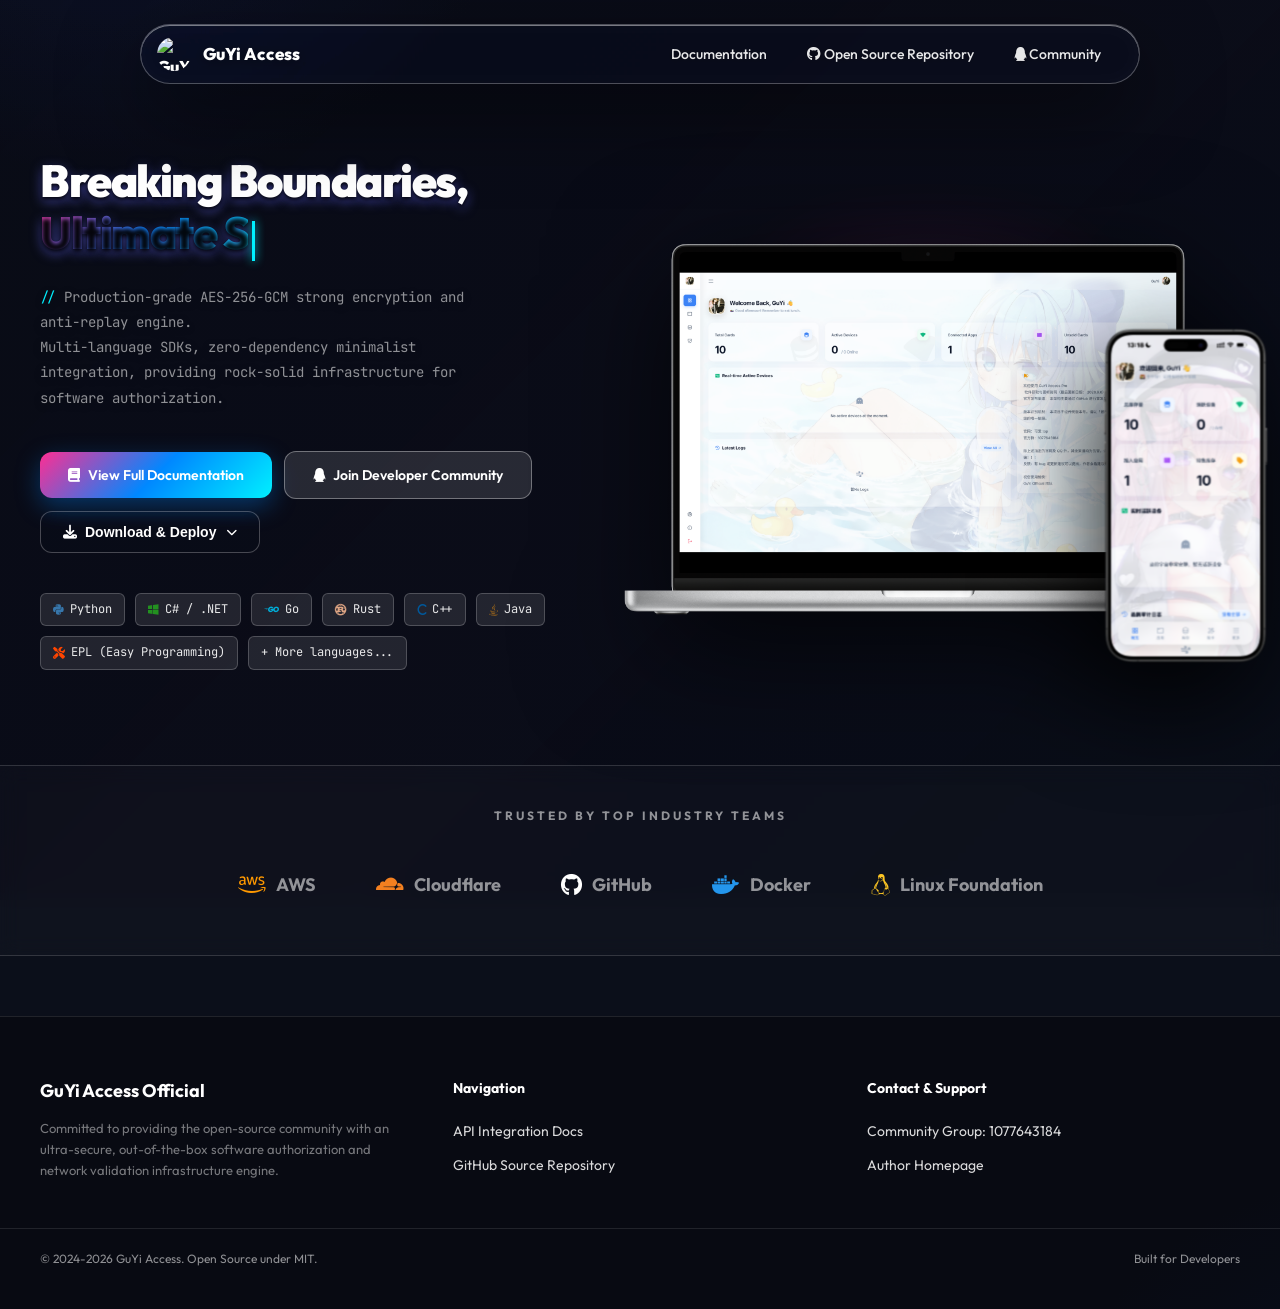
==== index.html @ d1c25d58 "Add files via upload" ====
<!DOCTYPE html>
<html lang="zh-CN">
<head>
    <meta charset="UTF-8">
    <meta name="viewport" content="width=device-width, initial-scale=1.0, maximum-scale=1.0, user-scalable=no, viewport-fit=cover">
    
    <meta http-equiv="Cache-Control" content="no-cache, no-store, must-revalidate" />
    <meta http-equiv="Pragma" content="no-cache" />
    <meta http-equiv="Expires" content="0" />

    <title>GuYi Access 官网 - 高级开源 GuYi Access 网络验证系统</title>
    <meta name="keywords" content="GuYi Access 官网,GuYi Access,GuYi Access 网络验证,开源网络验证,卡密系统,AES加密通信,多语言对接">
    <meta name="description" content="欢迎访问 GuYi Access 官网。GuYi Access 是一款极致详细的开源卡密系统，为您提供专业、高效、安全的 GuYi Access 网络验证解决方案。支持30+语言对接，全栈AES-256-GCM强加密通信，是您的网络验证首选。">

    <link rel="canonical" href="https://official.xn--tlq395o.top/" />
    <meta property="og:title" content="GuYi Access 官网 - 高级开源网络验证解决方案">
    <meta property="og:description" content="GuYi Access 为您提供安全高效的开源网络验证系统，支持30+语言对接。">
    <meta property="og:type" content="website">
    <meta property="og:url" content="https://official.xn--tlq395o.top/">
    
    <link rel="icon" href="https://q1.qlogo.cn/g?b=qq&nk=156440000&s=640" type="image/png">
    
    <link href="https://cdnjs.cloudflare.com/ajax/libs/font-awesome/6.5.1/css/all.min.css" rel="stylesheet">
    <link href="https://fonts.googleapis.com/css2?family=JetBrains+Mono:wght@400;500;600&family=Outfit:wght@300;400;500;600;700;800;900&family=Inter:wght@400;500;600&display=swap" rel="stylesheet">
    
    <style>
        .seo-crawler-content { display: none; }
    </style>
</head>
<body>
    <div class="seo-crawler-content">
        <h1>GuYi Access 官网</h1>
        <p>欢迎来到 <strong>GuYi Access</strong> 官方网站。我们致力于为您提供最优质的开源代码服务。</p>
        <h2>什么是 GuYi Access 网络验证？</h2>
        <p><strong>GuYi Access 网络验证</strong> 是一个高级的开源卡密网络验证解决方案。系统支持超过30种编程语言无缝对接，采用全栈 AES-256-GCM 强加密通信，确保数据的绝对安全。</p>
        <h3>核心优势</h3>
        <ul>
            <li>专业高效的 GuYi Access 网络验证系统。</li>
            <li>极致详细的开源卡密管理功能。</li>
            <li>支持多语言、多平台完美接入。</li>
        </ul>
        <p>立即访问 GuYi Access 官网，获取最新版网络验证源码与文档！</p>
    </div>

    <script>
        document.write('<script src="js/main.js?v=' + new Date().getTime() + '"><\/script>');
    </script>
</body>
</html>
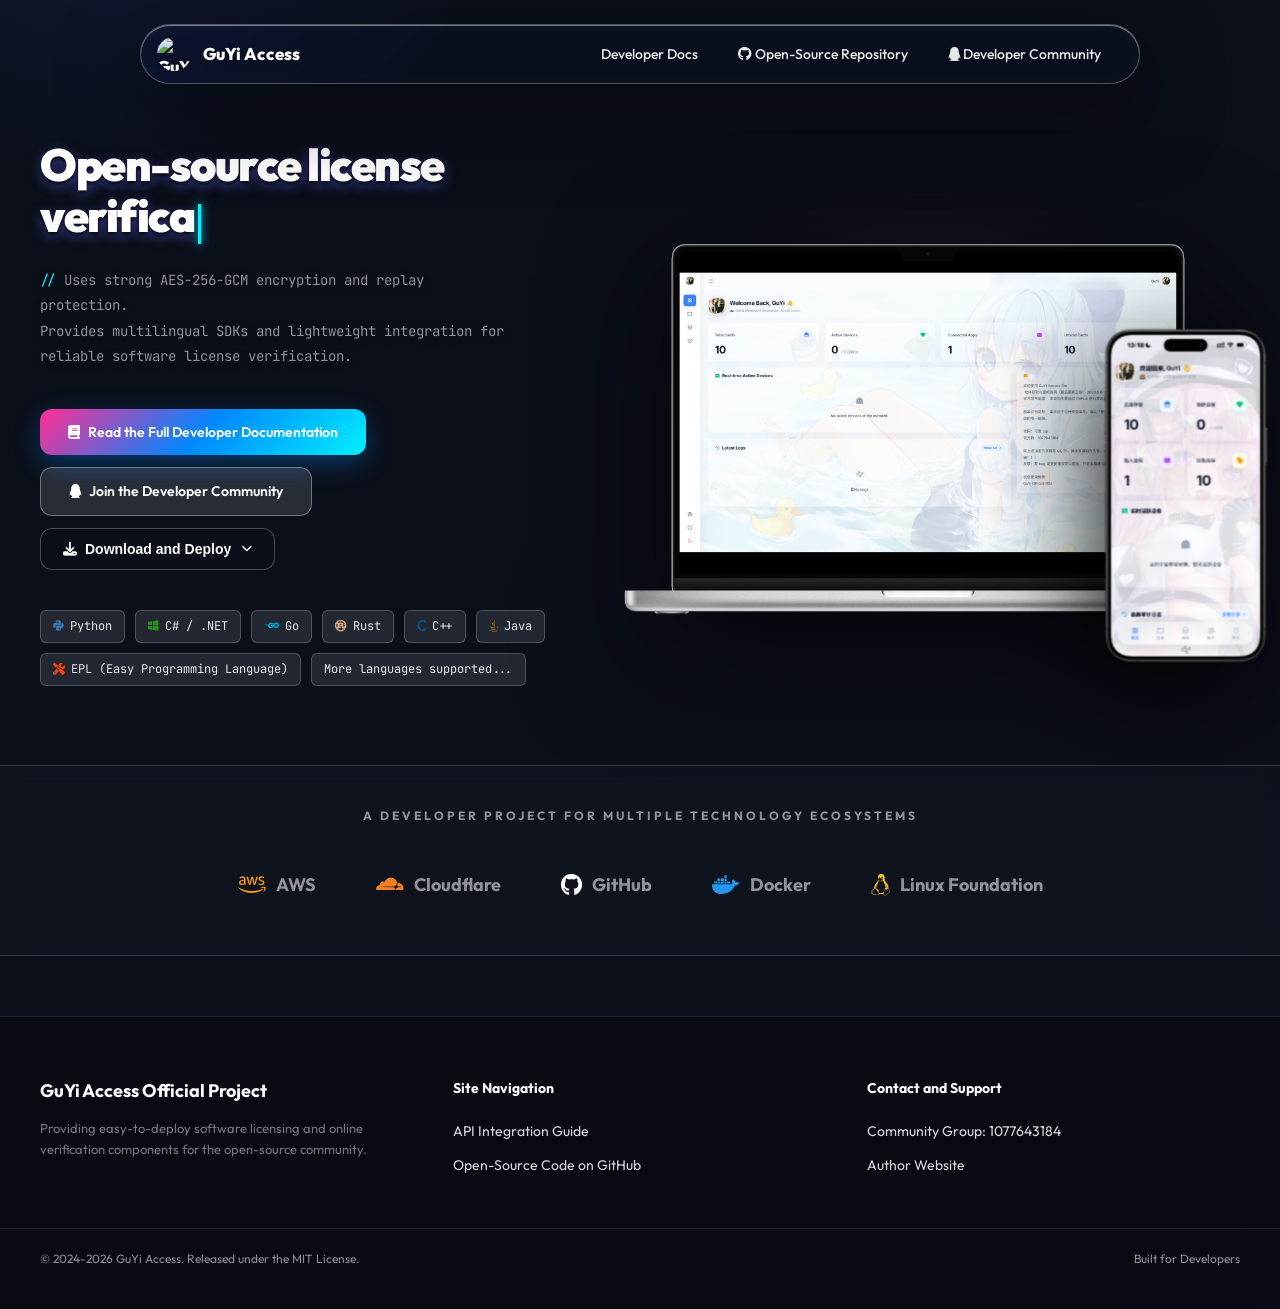
==== commit 82ead399: "Add files via upload" ====
--- a/index.html
+++ b/index.html
@@ -8,39 +8,44 @@
     <meta http-equiv="Pragma" content="no-cache" />
     <meta http-equiv="Expires" content="0" />
 
-    <title>GuYi Access 官网 - 高级开源 GuYi Access 网络验证系统</title>
-    <meta name="keywords" content="GuYi Access 官网,GuYi Access,GuYi Access 网络验证,开源网络验证,卡密系统,AES加密通信,多语言对接">
-    <meta name="description" content="欢迎访问 GuYi Access 官网。GuYi Access 是一款极致详细的开源卡密系统，为您提供专业、高效、安全的 GuYi Access 网络验证解决方案。支持30+语言对接，全栈AES-256-GCM强加密通信，是您的网络验证首选。">
+    <title>GuYi Access｜开源卡密验证与软件授权系统</title>
+    <meta name="description" content="GuYi Access 是面向开发者的开源卡密验证与软件授权系统，提供 API 接口、客户端接入示例、请求签名验证及 AES-256-GCM 加密通信说明。">
+    <meta name="keywords" content="GuYi Access, 开源卡密验证系统, 软件授权验证, 网络验证系统, 卡密系统, API 接口, PHP 卡密系统, AES-256-GCM, 软件授权系统">
+    <meta name="robots" content="index, follow, max-image-preview:large">
+    <meta name="author" content="GuYiovo">
 
-    <link rel="canonical" href="https://official.xn--tlq395o.top/" />
-    <meta property="og:title" content="GuYi Access 官网 - 高级开源网络验证解决方案">
-    <meta property="og:description" content="GuYi Access 为您提供安全高效的开源网络验证系统，支持30+语言对接。">
+    <link rel="canonical" href="https://guyi-access-wed.pages.dev/">
     <meta property="og:type" content="website">
-    <meta property="og:url" content="https://official.xn--tlq395o.top/">
+    <meta property="og:site_name" content="GuYi Access">
+    <meta property="og:title" content="GuYi Access｜开源卡密验证与软件授权系统">
+    <meta property="og:description" content="面向开发者的开源卡密验证与软件授权项目，提供 API 文档、客户端接入示例及安全通信说明。">
+    <meta property="og:url" content="https://guyi-access-wed.pages.dev/">
+    <meta property="og:image" content="https://guyi-access-wed.pages.dev/img/mockup-pc.png">
+    <meta property="og:image:alt" content="GuYi Access 软件界面展示">
+    <meta name="twitter:card" content="summary_large_image">
+    <meta name="twitter:title" content="GuYi Access｜开源卡密验证与软件授权系统">
+    <meta name="twitter:description" content="查看 GuYi Access API 接口文档、客户端接入示例与安全加密说明。">
+    <meta name="twitter:image" content="https://guyi-access-wed.pages.dev/img/mockup-pc.png">
+    <script type="application/ld+json">
+    {
+      "@context": "https://schema.org",
+      "@type": "SoftwareApplication",
+      "name": "GuYi Access",
+      "applicationCategory": "DeveloperApplication",
+      "operatingSystem": "Cross-platform",
+      "url": "https://guyi-access-wed.pages.dev/",
+      "codeRepository": "https://github.com/GuYiovo/GuYi-Access",
+      "description": "面向开发者的开源卡密验证与软件授权系统，提供 API 接口、客户端接入示例与安全通信能力。"
+    }
+    </script>
     
     <link rel="icon" href="https://q1.qlogo.cn/g?b=qq&nk=156440000&s=640" type="image/png">
     
     <link href="https://cdnjs.cloudflare.com/ajax/libs/font-awesome/6.5.1/css/all.min.css" rel="stylesheet">
     <link href="https://fonts.googleapis.com/css2?family=JetBrains+Mono:wght@400;500;600&family=Outfit:wght@300;400;500;600;700;800;900&family=Inter:wght@400;500;600&display=swap" rel="stylesheet">
     
-    <style>
-        .seo-crawler-content { display: none; }
-    </style>
 </head>
 <body>
-    <div class="seo-crawler-content">
-        <h1>GuYi Access 官网</h1>
-        <p>欢迎来到 <strong>GuYi Access</strong> 官方网站。我们致力于为您提供最优质的开源代码服务。</p>
-        <h2>什么是 GuYi Access 网络验证？</h2>
-        <p><strong>GuYi Access 网络验证</strong> 是一个高级的开源卡密网络验证解决方案。系统支持超过30种编程语言无缝对接，采用全栈 AES-256-GCM 强加密通信，确保数据的绝对安全。</p>
-        <h3>核心优势</h3>
-        <ul>
-            <li>专业高效的 GuYi Access 网络验证系统。</li>
-            <li>极致详细的开源卡密管理功能。</li>
-            <li>支持多语言、多平台完美接入。</li>
-        </ul>
-        <p>立即访问 GuYi Access 官网，获取最新版网络验证源码与文档！</p>
-    </div>
 
     <script>
         document.write('<script src="js/main.js?v=' + new Date().getTime() + '"><\/script>');
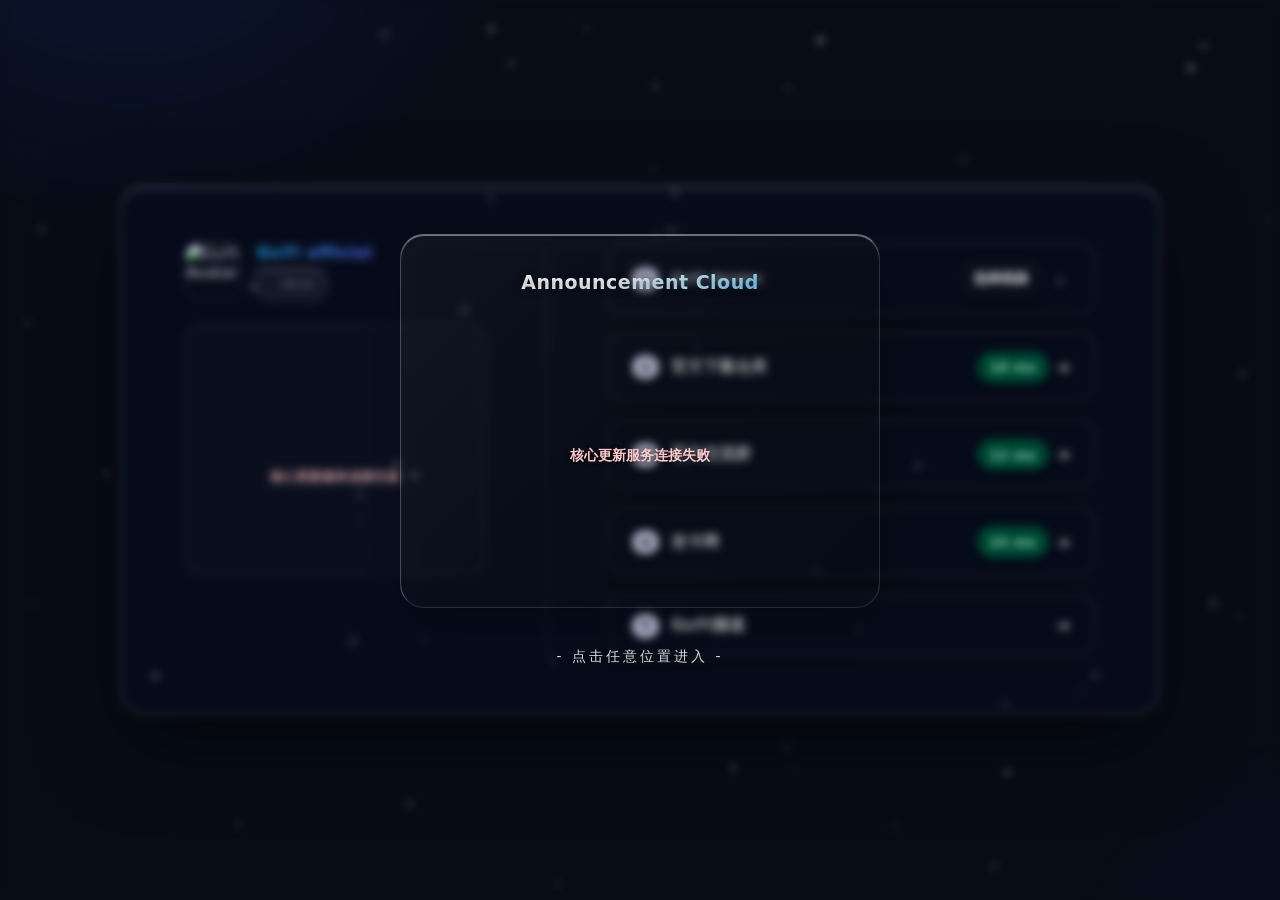
==== commit 11e8c2d7: "Add files via upload" ====
--- a/index.html
+++ b/index.html
@@ -1,54 +1,190 @@
 <!DOCTYPE html>
-<html lang="zh-CN">
+<html lang="zh-CN" dir="ltr">
 <head>
-    <meta charset="UTF-8">
-    <meta name="viewport" content="width=device-width, initial-scale=1.0, maximum-scale=1.0, user-scalable=no, viewport-fit=cover">
-    
-    <meta http-equiv="Cache-Control" content="no-cache, no-store, must-revalidate" />
-    <meta http-equiv="Pragma" content="no-cache" />
-    <meta http-equiv="Expires" content="0" />
+  <meta charset="UTF-8">
+  <meta name="viewport" content="width=device-width, initial-scale=1.0, viewport-fit=cover">
+  <meta name="apple-mobile-web-app-capable" content="yes">
+  <meta name="apple-mobile-web-app-status-bar-style" content="black-translucent">
+  <meta name="apple-mobile-web-app-title" content="GuYi">
+  <meta name="mobile-web-app-capable" content="yes">
+  <meta name="theme-color" content="#0b0f1a">
+  
+  <link rel="apple-touch-icon" href="https://q1.qlogo.cn/g?b=qq&nk=156440000&s=640">
+  <link rel="icon" type="image/png" href="https://q1.qlogo.cn/g?b=qq&nk=156440000&s=640">
+  <link rel="preload" as="image" href="https://q1.qlogo.cn/g?b=qq&nk=156440000&s=640">
 
-    <title>GuYi Access｜开源卡密验证与软件授权系统</title>
-    <meta name="description" content="GuYi Access 是面向开发者的开源卡密验证与软件授权系统，提供 API 接口、客户端接入示例、请求签名验证及 AES-256-GCM 加密通信说明。">
-    <meta name="keywords" content="GuYi Access, 开源卡密验证系统, 软件授权验证, 网络验证系统, 卡密系统, API 接口, PHP 卡密系统, AES-256-GCM, 软件授权系统">
-    <meta name="robots" content="index, follow, max-image-preview:large">
-    <meta name="author" content="GuYiovo">
+  <title>GuYi官网｜GuYi-Access官方入口与发布页</title>
+  <meta name="description" content="GuYi（顾依）官网发布页，汇总 GuYi Access 官方入口、备用线路、官方下载仓库与官方交流群信息，方便用户查找 GuYi 官网及项目相关入口。">
+  <meta name="keywords" content="GuYi, GuYI官网, GuYi官网, GuYi-Access, GuYi Access, GuYi发布页, GuYi网络验证, 顾依">
+  <meta name="author" content="GuYi official">
+  <meta name="robots" content="index, follow, max-snippet:-1, max-image-preview:large, max-video-preview:-1">
 
-    <link rel="canonical" href="https://guyi-access-wed.pages.dev/">
-    <meta property="og:type" content="website">
-    <meta property="og:site_name" content="GuYi Access">
-    <meta property="og:title" content="GuYi Access｜开源卡密验证与软件授权系统">
-    <meta property="og:description" content="面向开发者的开源卡密验证与软件授权项目，提供 API 文档、客户端接入示例及安全通信说明。">
-    <meta property="og:url" content="https://guyi-access-wed.pages.dev/">
-    <meta property="og:image" content="https://guyi-access-wed.pages.dev/img/mockup-pc.png">
-    <meta property="og:image:alt" content="GuYi Access 软件界面展示">
-    <meta name="twitter:card" content="summary_large_image">
-    <meta name="twitter:title" content="GuYi Access｜开源卡密验证与软件授权系统">
-    <meta name="twitter:description" content="查看 GuYi Access API 接口文档、客户端接入示例与安全加密说明。">
-    <meta name="twitter:image" content="https://guyi-access-wed.pages.dev/img/mockup-pc.png">
-    <script type="application/ld+json">
-    {
-      "@context": "https://schema.org",
-      "@type": "SoftwareApplication",
-      "name": "GuYi Access",
-      "applicationCategory": "DeveloperApplication",
-      "operatingSystem": "Cross-platform",
-      "url": "https://guyi-access-wed.pages.dev/",
-      "codeRepository": "https://github.com/GuYiovo/GuYi-Access",
-      "description": "面向开发者的开源卡密验证与软件授权系统，提供 API 接口、客户端接入示例与安全通信能力。"
-    }
-    </script>
-    
-    <link rel="icon" href="https://q1.qlogo.cn/g?b=qq&nk=156440000&s=640" type="image/png">
-    
-    <link href="https://cdnjs.cloudflare.com/ajax/libs/font-awesome/6.5.1/css/all.min.css" rel="stylesheet">
-    <link href="https://fonts.googleapis.com/css2?family=JetBrains+Mono:wght@400;500;600&family=Outfit:wght@300;400;500;600;700;800;900&family=Inter:wght@400;500;600&display=swap" rel="stylesheet">
-    
+  <!-- 修正 Canonical 规范标签指向绝对主域名，解决搜索引擎空地图与屏蔽索引问题 -->
+  <link rel="canonical" href="https://sad66.pages.dev/">
+
+  <link rel="stylesheet" href="loading.css">
+
+  <meta property="og:title" content="GuYi官网｜GuYi-Access官方入口与发布页">
+  <meta property="og:description" content="GuYi（顾依）官网发布页，汇总 GuYi Access 官方入口、备用线路、官方下载仓库与官方交流群信息。">
+  <meta property="og:image" content="https://q1.qlogo.cn/g?b=qq&nk=156440000&s=640">
+  <meta property="og:url" content="https://sad66.pages.dev/">
+  <meta property="og:type" content="website">
+
+  <script type="application/ld+json">
+  {
+    "@context": "https://schema.org",
+    "@type": "WebSite",
+    "name": "GuYi",
+    "alternateName": ["GuYi official", "GuYi官网", "GuYI官网", "GuYi发布页", "GuYi-Access", "GuYi Access", "顾依"],
+    "url": "https://sad66.pages.dev/",
+    "inLanguage": "zh-CN",
+    "description": "GuYi（顾依）官网发布页，汇总 GuYi Access 官方入口、备用线路、官方下载仓库与官方交流群信息。"
+  }
+  </script>
 </head>
-<body>
+<body class="theme-dark">
+  <!-- 1. 开屏 Loading 动画 -->
+  <div id="loading">
+    <div class="loadimg">
+      <img alt="GuYi Loading" src="file/img/opening_logo.png"/>
+    </div>
+    <p class="load_top"></p>
+    <p class="load_bottom"></p>
+  </div>
 
-    <script>
-        document.write('<script src="js/main.js?v=' + new Date().getTime() + '"><\/script>');
-    </script>
+  <!-- 2. 音视频与背景特效容器 -->
+  <audio id="bg-music" src="file/mp3/Music.mp3" loop preload="auto"></audio>
+  <div class="bg-video-container">
+    <video id="mobile-bg-video" class="bg-video" autoplay loop muted playsinline></video>
+    <video id="pc-bg-video" class="bg-video" autoplay loop muted playsinline></video>
+  </div>
+
+  <!-- 3. 公告弹窗 UI -->
+  <div class="modal-mask open" id="announcement-modal">
+    <div class="modal-box" onclick="event.stopPropagation()">
+      <h2 class="modal-title">Announcement Cloud</h2>
+      <div id="modal-content" class="modal-body">加载中...</div>
+    </div>
+    <div id="click-prompt-text" class="click-to-continue">- 点击任意位置进入 -</div>
+  </div>
+
+  <canvas id="Snow"></canvas>
+  <div class="decor"></div>
+
+  <!-- 4. 静态预渲染主结构：供搜索引擎爬虫直接抓取标签与超链接 -->
+  <main class="wrap">
+    <section class="card tilt">
+      <div class="card-content">
+        
+        <!-- 左侧个人/公告卡片头 -->
+        <header class="card-header">
+          <div class="quote-bubble-container">
+            <img class="quote-avatar" src="https://q1.qlogo.cn/g?b=qq&nk=156440000&s=640" alt="GuYi Avatar">
+            <div class="quote-content-wrapper">
+              <h1 class="quote-author-name">GuYi official</h1>
+              <div class="quote-text-bubble">
+                <span id="random-quote-text" class="quote-text-content"></span>
+                <span id="quote-time-tag" class="quote-time-tag"></span>
+              </div>
+            </div>
+          </div>
+          <div class="side-notice-panel">
+            <div id="side-notice-content" class="side-notice-content">加载中...</div>
+          </div>
+        </header>
+
+        <!-- 右侧真实 HTML 导航与链接结构（解决 0 链接抓取问题） -->
+        <div class="card-body">
+          <nav id="stack" class="stack">
+            
+            <!-- 线路 1: GuYi Access 下拉菜单 -->
+            <div class="access-group" id="access-group">
+              <button id="access-trigger" class="btn access-trigger" type="button" aria-expanded="false" aria-controls="access-menu" aria-haspopup="true">
+                <div class="left">
+                  <span class="tag">1</span>
+                  <span>GuYi Access</span>
+                </div>
+                <div class="right">
+                  <span class="chip access-summary-chip">选择线路</span>
+                  <span class="access-caret" aria-hidden="true">⌄</span>
+                </div>
+              </button>
+              <div id="access-menu" class="access-menu" role="menu" aria-hidden="true">
+                <a id="link-global" class="access-option" href="https://guyi-access-wed.pages.dev/" target="_blank" rel="noopener noreferrer">
+                  <div class="access-option-left">
+                    <div class="access-option-text">
+                      <div class="access-option-name">全球入口</div>
+                      <div class="access-option-desc">GuYi Access 官方主线路</div>
+                    </div>
+                  </div>
+                  <span id="ping-global" class="chip">测速中</span>
+                </a>
+                <a id="link-overseas" class="access-option" href="https://guyiovo.github.io/GuYi-Access-wed/" target="_blank" rel="noopener noreferrer">
+                  <div class="access-option-left">
+                    <div class="access-option-text">
+                      <div class="access-option-name">备用入口</div>
+                      <div class="access-option-desc">主线路不可用时使用</div>
+                    </div>
+                  </div>
+                  <span id="ping-overseas" class="chip">测速中</span>
+                </a>
+              </div>
+            </div>
+
+            <!-- 线路 2: 官方下载仓库 -->
+            <a id="link-download" class="btn" href="https://download-e4t.pages.dev/" target="_blank" rel="noopener noreferrer">
+              <div class="left">
+                <span class="tag">2</span>
+                <span>官方下载仓库</span>
+              </div>
+              <div class="right">
+                <span id="ping-download" class="chip">测速中</span>
+                <span class="arrow">➜</span>
+              </div>
+            </a>
+
+            <!-- 线路 3: 官方交流群 -->
+            <a id="link-qq" class="btn" href="https://qm.qq.com/q/R8q8Nt43aS" target="_blank" rel="noopener noreferrer">
+              <div class="left">
+                <span class="tag">3</span>
+                <span>官方交流群</span>
+              </div>
+              <div class="right">
+                <span id="ping-qq" class="chip">测速中</span>
+                <span class="arrow">➜</span>
+              </div>
+            </a>
+
+            <!-- 线路 4: 发卡网 -->
+            <a id="link-faka" class="btn" href="https://shop.sad66.pages.dev/" target="_blank" rel="noopener noreferrer">
+              <div class="left">
+                <span class="tag">4</span>
+                <span>发卡网</span>
+              </div>
+              <div class="right">
+                <span id="ping-faka" class="chip">测速中</span>
+                <span class="arrow">➜</span>
+              </div>
+            </a>
+
+            <!-- 线路 5: GuYi频道 -->
+            <a id="link-telegram" class="btn" href="https://t.me/GuYilove886" target="_blank" rel="noopener noreferrer">
+              <div class="left">
+                <span class="tag">5</span>
+                <span>GuYi频道</span>
+              </div>
+              <div class="right">
+                <span class="arrow">➜</span>
+              </div>
+            </a>
+
+          </nav>
+        </div>
+
+      </div>
+    </section>
+  </main>
+
+  <script src="file/js/main.js" defer></script>
 </body>
-</html>
+</html>
--- a/loading.css
+++ b/loading.css
@@ -0,0 +1,77 @@
+/* loading.css */
+
+/* 清除默认间距，防止出现多余的白边或缝隙 */
+#loading, #loading p, #loading div {
+  margin: 0;
+  padding: 0;
+}
+
+/* 最外层，纯黑底色 */
+#loading {
+  background: #000;
+  position: fixed;
+  inset: 0;
+  width: 100%;
+  height: 100%;
+  z-index: 99999;
+  pointer-events: auto;
+  /* 核心修复1：纯 CSS 强制淡出！1.8秒时开始变透明，历时1.5秒。绝对不会再卡死！ */
+  animation: fadeOutWrap 1.5s 1.8s cubic-bezier(0.55, 0.085, 0.68, 0.53) forwards;
+}
+
+@keyframes fadeOutWrap {
+  0% { opacity: 1; }
+  100% { opacity: 0; visibility: hidden; pointer-events: none; }
+}
+
+/* 包含 Logo 的纯黑图层 */
+#loading .loadimg {
+  position: absolute;
+  inset: 0;
+  background: #000;
+  display: flex;
+  justify-content: center;
+  align-items: center;
+  z-index: 1;
+  opacity: 0;
+  animation: loading_img 1.3s ease-out 1 0s forwards;
+}
+
+/* 核心修复2：解除宽度封印！使用 contain 等比填充，让红蓝线尽情延展到屏幕边缘 */
+#loading .loadimg img {
+  width: 100%;
+  height: 100%;
+  object-fit: contain; 
+  display: block;
+}
+
+/* 还原原站移动端的视觉：高度填满，横向溢出 */
+@media only screen and (max-width: 750px) {
+  #loading .loadimg img {
+    object-fit: cover; 
+  }
+}
+
+/* 上下两块黑幕，模拟从中缝拉开的擦除效果 */
+#loading .load_top, 
+#loading .load_bottom {
+  width: 100%;
+  height: 44%;
+  position: absolute;
+  left: 0;
+  background: #000;
+  z-index: 2;
+  animation: loading_bottom 3s ease-out 1 0s forwards;
+}
+
+#loading .load_top { top: 0; }
+#loading .load_bottom { bottom: 0; }
+
+@keyframes loading_img {
+  0% { opacity: 0; }
+  100% { opacity: 1; }
+}
+
+@keyframes loading_bottom {
+  100% { height: 0; }
+}
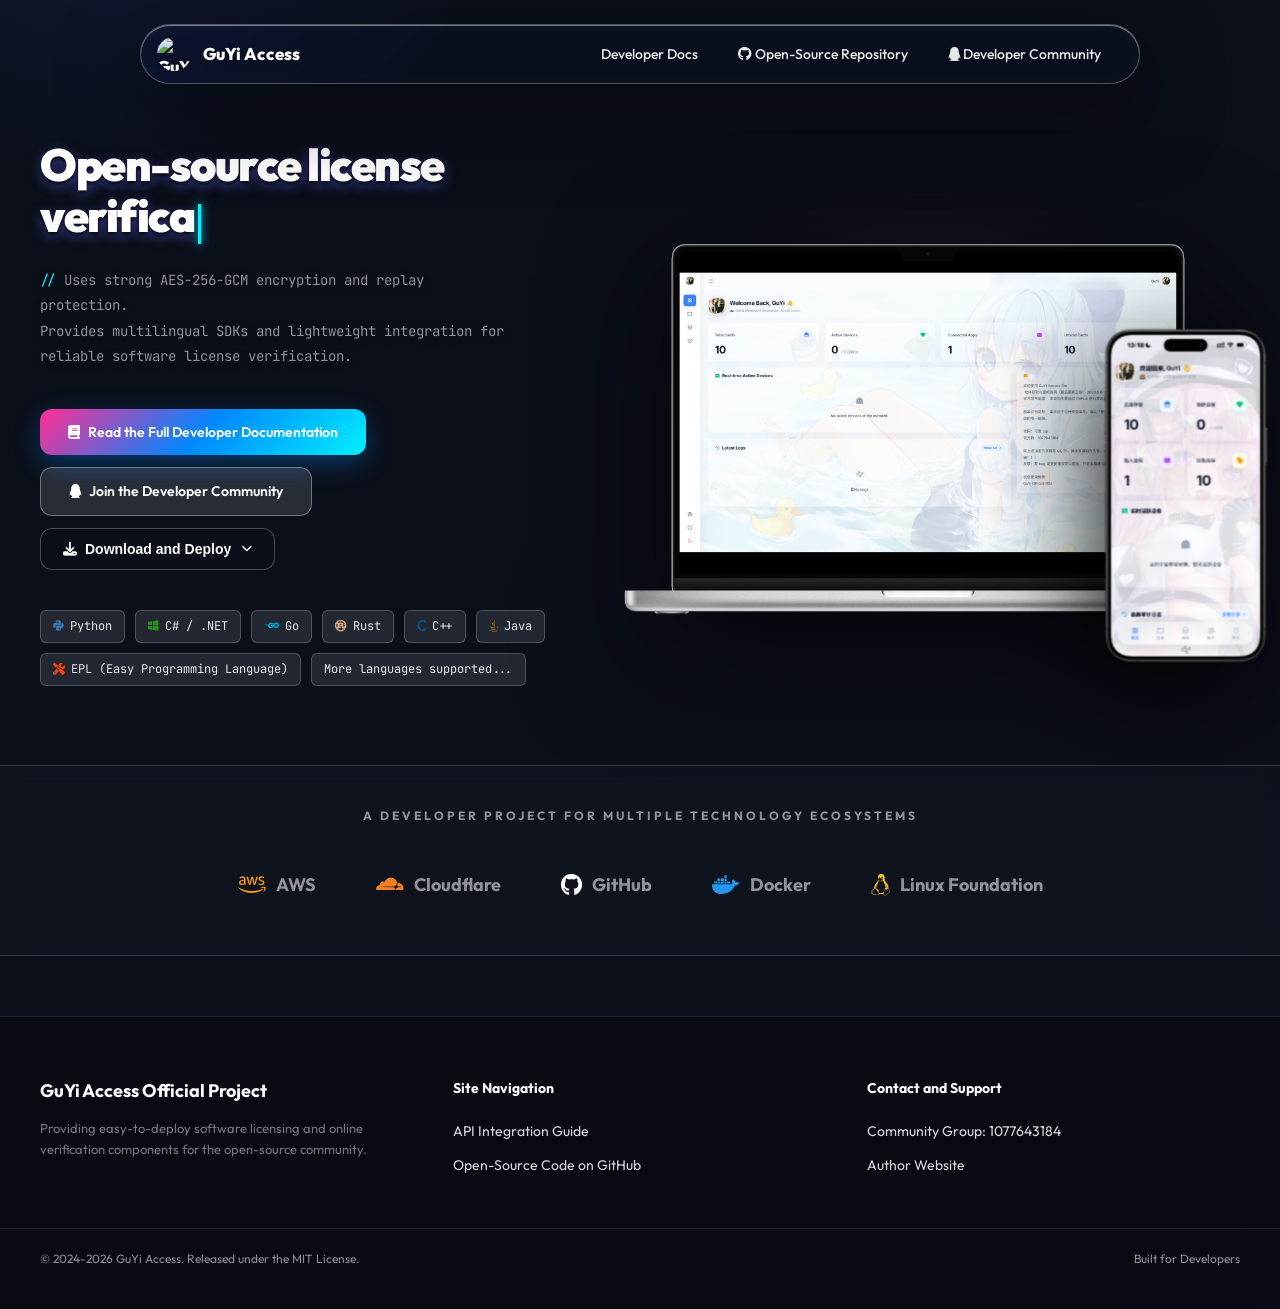
==== commit f55f509a: "Add files via upload" ====
--- a/index.html
+++ b/index.html
@@ -1,190 +1,54 @@
 <!DOCTYPE html>
-<html lang="zh-CN" dir="ltr">
+<html lang="zh-CN">
 <head>
-  <meta charset="UTF-8">
-  <meta name="viewport" content="width=device-width, initial-scale=1.0, viewport-fit=cover">
-  <meta name="apple-mobile-web-app-capable" content="yes">
-  <meta name="apple-mobile-web-app-status-bar-style" content="black-translucent">
-  <meta name="apple-mobile-web-app-title" content="GuYi">
-  <meta name="mobile-web-app-capable" content="yes">
-  <meta name="theme-color" content="#0b0f1a">
-  
-  <link rel="apple-touch-icon" href="https://q1.qlogo.cn/g?b=qq&nk=156440000&s=640">
-  <link rel="icon" type="image/png" href="https://q1.qlogo.cn/g?b=qq&nk=156440000&s=640">
-  <link rel="preload" as="image" href="https://q1.qlogo.cn/g?b=qq&nk=156440000&s=640">
+    <meta charset="UTF-8">
+    <meta name="viewport" content="width=device-width, initial-scale=1.0, maximum-scale=1.0, user-scalable=no, viewport-fit=cover">
+    
+    <meta http-equiv="Cache-Control" content="no-cache, no-store, must-revalidate" />
+    <meta http-equiv="Pragma" content="no-cache" />
+    <meta http-equiv="Expires" content="0" />
 
-  <title>GuYi官网｜GuYi-Access官方入口与发布页</title>
-  <meta name="description" content="GuYi（顾依）官网发布页，汇总 GuYi Access 官方入口、备用线路、官方下载仓库与官方交流群信息，方便用户查找 GuYi 官网及项目相关入口。">
-  <meta name="keywords" content="GuYi, GuYI官网, GuYi官网, GuYi-Access, GuYi Access, GuYi发布页, GuYi网络验证, 顾依">
-  <meta name="author" content="GuYi official">
-  <meta name="robots" content="index, follow, max-snippet:-1, max-image-preview:large, max-video-preview:-1">
+    <title>GuYi Access｜开源卡密验证与软件授权系统</title>
+    <meta name="description" content="GuYi Access 是面向开发者的开源卡密验证与软件授权系统，提供 API 接口、客户端接入示例、请求签名验证及 AES-256-GCM 加密通信说明。">
+    <meta name="keywords" content="GuYi Access, 开源卡密验证系统, 软件授权验证, 网络验证系统, 卡密系统, API 接口, PHP 卡密系统, AES-256-GCM, 软件授权系统">
+    <meta name="robots" content="index, follow, max-image-preview:large">
+    <meta name="author" content="GuYiovo">
 
-  <!-- 修正 Canonical 规范标签指向绝对主域名，解决搜索引擎空地图与屏蔽索引问题 -->
-  <link rel="canonical" href="https://sad66.pages.dev/">
+    <link rel="canonical" href="https://guyi-access-wed.pages.dev/">
+    <meta property="og:type" content="website">
+    <meta property="og:site_name" content="GuYi Access">
+    <meta property="og:title" content="GuYi Access｜开源卡密验证与软件授权系统">
+    <meta property="og:description" content="面向开发者的开源卡密验证与软件授权项目，提供 API 文档、客户端接入示例及安全通信说明。">
+    <meta property="og:url" content="https://guyi-access-wed.pages.dev/">
+    <meta property="og:image" content="https://guyi-access-wed.pages.dev/img/mockup-pc.png">
+    <meta property="og:image:alt" content="GuYi Access 软件界面展示">
+    <meta name="twitter:card" content="summary_large_image">
+    <meta name="twitter:title" content="GuYi Access｜开源卡密验证与软件授权系统">
+    <meta name="twitter:description" content="查看 GuYi Access API 接口文档、客户端接入示例与安全加密说明。">
+    <meta name="twitter:image" content="https://guyi-access-wed.pages.dev/img/mockup-pc.png">
+    <script type="application/ld+json">
+    {
+      "@context": "https://schema.org",
+      "@type": "SoftwareApplication",
+      "name": "GuYi Access",
+      "applicationCategory": "DeveloperApplication",
+      "operatingSystem": "Cross-platform",
+      "url": "https://guyi-access-wed.pages.dev/",
+      "codeRepository": "https://github.com/GuYiovo/GuYi-Access",
+      "description": "面向开发者的开源卡密验证与软件授权系统，提供 API 接口、客户端接入示例与安全通信能力。"
+    }
+    </script>
+    
+    <link rel="icon" href="https://q1.qlogo.cn/g?b=qq&nk=156440000&s=640" type="image/png">
+    
+    <link href="https://cdnjs.cloudflare.com/ajax/libs/font-awesome/6.5.1/css/all.min.css" rel="stylesheet">
+    <link href="https://fonts.googleapis.com/css2?family=JetBrains+Mono:wght@400;500;600&family=Outfit:wght@300;400;500;600;700;800;900&family=Inter:wght@400;500;600&display=swap" rel="stylesheet">
+    
+</head>
+<body>
 
-  <link rel="stylesheet" href="loading.css">
-
-  <meta property="og:title" content="GuYi官网｜GuYi-Access官方入口与发布页">
-  <meta property="og:description" content="GuYi（顾依）官网发布页，汇总 GuYi Access 官方入口、备用线路、官方下载仓库与官方交流群信息。">
-  <meta property="og:image" content="https://q1.qlogo.cn/g?b=qq&nk=156440000&s=640">
-  <meta property="og:url" content="https://sad66.pages.dev/">
-  <meta property="og:type" content="website">
-
-  <script type="application/ld+json">
-  {
-    "@context": "https://schema.org",
-    "@type": "WebSite",
-    "name": "GuYi",
-    "alternateName": ["GuYi official", "GuYi官网", "GuYI官网", "GuYi发布页", "GuYi-Access", "GuYi Access", "顾依"],
-    "url": "https://sad66.pages.dev/",
-    "inLanguage": "zh-CN",
-    "description": "GuYi（顾依）官网发布页，汇总 GuYi Access 官方入口、备用线路、官方下载仓库与官方交流群信息。"
-  }
-  </script>
-</head>
-<body class="theme-dark">
-  <!-- 1. 开屏 Loading 动画 -->
-  <div id="loading">
-    <div class="loadimg">
-      <img alt="GuYi Loading" src="file/img/opening_logo.png"/>
-    </div>
-    <p class="load_top"></p>
-    <p class="load_bottom"></p>
-  </div>
-
-  <!-- 2. 音视频与背景特效容器 -->
-  <audio id="bg-music" src="file/mp3/Music.mp3" loop preload="auto"></audio>
-  <div class="bg-video-container">
-    <video id="mobile-bg-video" class="bg-video" autoplay loop muted playsinline></video>
-    <video id="pc-bg-video" class="bg-video" autoplay loop muted playsinline></video>
-  </div>
-
-  <!-- 3. 公告弹窗 UI -->
-  <div class="modal-mask open" id="announcement-modal">
-    <div class="modal-box" onclick="event.stopPropagation()">
-      <h2 class="modal-title">Announcement Cloud</h2>
-      <div id="modal-content" class="modal-body">加载中...</div>
-    </div>
-    <div id="click-prompt-text" class="click-to-continue">- 点击任意位置进入 -</div>
-  </div>
-
-  <canvas id="Snow"></canvas>
-  <div class="decor"></div>
-
-  <!-- 4. 静态预渲染主结构：供搜索引擎爬虫直接抓取标签与超链接 -->
-  <main class="wrap">
-    <section class="card tilt">
-      <div class="card-content">
-        
-        <!-- 左侧个人/公告卡片头 -->
-        <header class="card-header">
-          <div class="quote-bubble-container">
-            <img class="quote-avatar" src="https://q1.qlogo.cn/g?b=qq&nk=156440000&s=640" alt="GuYi Avatar">
-            <div class="quote-content-wrapper">
-              <h1 class="quote-author-name">GuYi official</h1>
-              <div class="quote-text-bubble">
-                <span id="random-quote-text" class="quote-text-content"></span>
-                <span id="quote-time-tag" class="quote-time-tag"></span>
-              </div>
-            </div>
-          </div>
-          <div class="side-notice-panel">
-            <div id="side-notice-content" class="side-notice-content">加载中...</div>
-          </div>
-        </header>
-
-        <!-- 右侧真实 HTML 导航与链接结构（解决 0 链接抓取问题） -->
-        <div class="card-body">
-          <nav id="stack" class="stack">
-            
-            <!-- 线路 1: GuYi Access 下拉菜单 -->
-            <div class="access-group" id="access-group">
-              <button id="access-trigger" class="btn access-trigger" type="button" aria-expanded="false" aria-controls="access-menu" aria-haspopup="true">
-                <div class="left">
-                  <span class="tag">1</span>
-                  <span>GuYi Access</span>
-                </div>
-                <div class="right">
-                  <span class="chip access-summary-chip">选择线路</span>
-                  <span class="access-caret" aria-hidden="true">⌄</span>
-                </div>
-              </button>
-              <div id="access-menu" class="access-menu" role="menu" aria-hidden="true">
-                <a id="link-global" class="access-option" href="https://guyi-access-wed.pages.dev/" target="_blank" rel="noopener noreferrer">
-                  <div class="access-option-left">
-                    <div class="access-option-text">
-                      <div class="access-option-name">全球入口</div>
-                      <div class="access-option-desc">GuYi Access 官方主线路</div>
-                    </div>
-                  </div>
-                  <span id="ping-global" class="chip">测速中</span>
-                </a>
-                <a id="link-overseas" class="access-option" href="https://guyiovo.github.io/GuYi-Access-wed/" target="_blank" rel="noopener noreferrer">
-                  <div class="access-option-left">
-                    <div class="access-option-text">
-                      <div class="access-option-name">备用入口</div>
-                      <div class="access-option-desc">主线路不可用时使用</div>
-                    </div>
-                  </div>
-                  <span id="ping-overseas" class="chip">测速中</span>
-                </a>
-              </div>
-            </div>
-
-            <!-- 线路 2: 官方下载仓库 -->
-            <a id="link-download" class="btn" href="https://download-e4t.pages.dev/" target="_blank" rel="noopener noreferrer">
-              <div class="left">
-                <span class="tag">2</span>
-                <span>官方下载仓库</span>
-              </div>
-              <div class="right">
-                <span id="ping-download" class="chip">测速中</span>
-                <span class="arrow">➜</span>
-              </div>
-            </a>
-
-            <!-- 线路 3: 官方交流群 -->
-            <a id="link-qq" class="btn" href="https://qm.qq.com/q/R8q8Nt43aS" target="_blank" rel="noopener noreferrer">
-              <div class="left">
-                <span class="tag">3</span>
-                <span>官方交流群</span>
-              </div>
-              <div class="right">
-                <span id="ping-qq" class="chip">测速中</span>
-                <span class="arrow">➜</span>
-              </div>
-            </a>
-
-            <!-- 线路 4: 发卡网 -->
-            <a id="link-faka" class="btn" href="https://shop.sad66.pages.dev/" target="_blank" rel="noopener noreferrer">
-              <div class="left">
-                <span class="tag">4</span>
-                <span>发卡网</span>
-              </div>
-              <div class="right">
-                <span id="ping-faka" class="chip">测速中</span>
-                <span class="arrow">➜</span>
-              </div>
-            </a>
-
-            <!-- 线路 5: GuYi频道 -->
-            <a id="link-telegram" class="btn" href="https://t.me/GuYilove886" target="_blank" rel="noopener noreferrer">
-              <div class="left">
-                <span class="tag">5</span>
-                <span>GuYi频道</span>
-              </div>
-              <div class="right">
-                <span class="arrow">➜</span>
-              </div>
-            </a>
-
-          </nav>
-        </div>
-
-      </div>
-    </section>
-  </main>
-
-  <script src="file/js/main.js" defer></script>
+    <script>
+        document.write('<script src="js/main.js?v=' + new Date().getTime() + '"><\/script>');
+    </script>
 </body>
-</html>+</html>
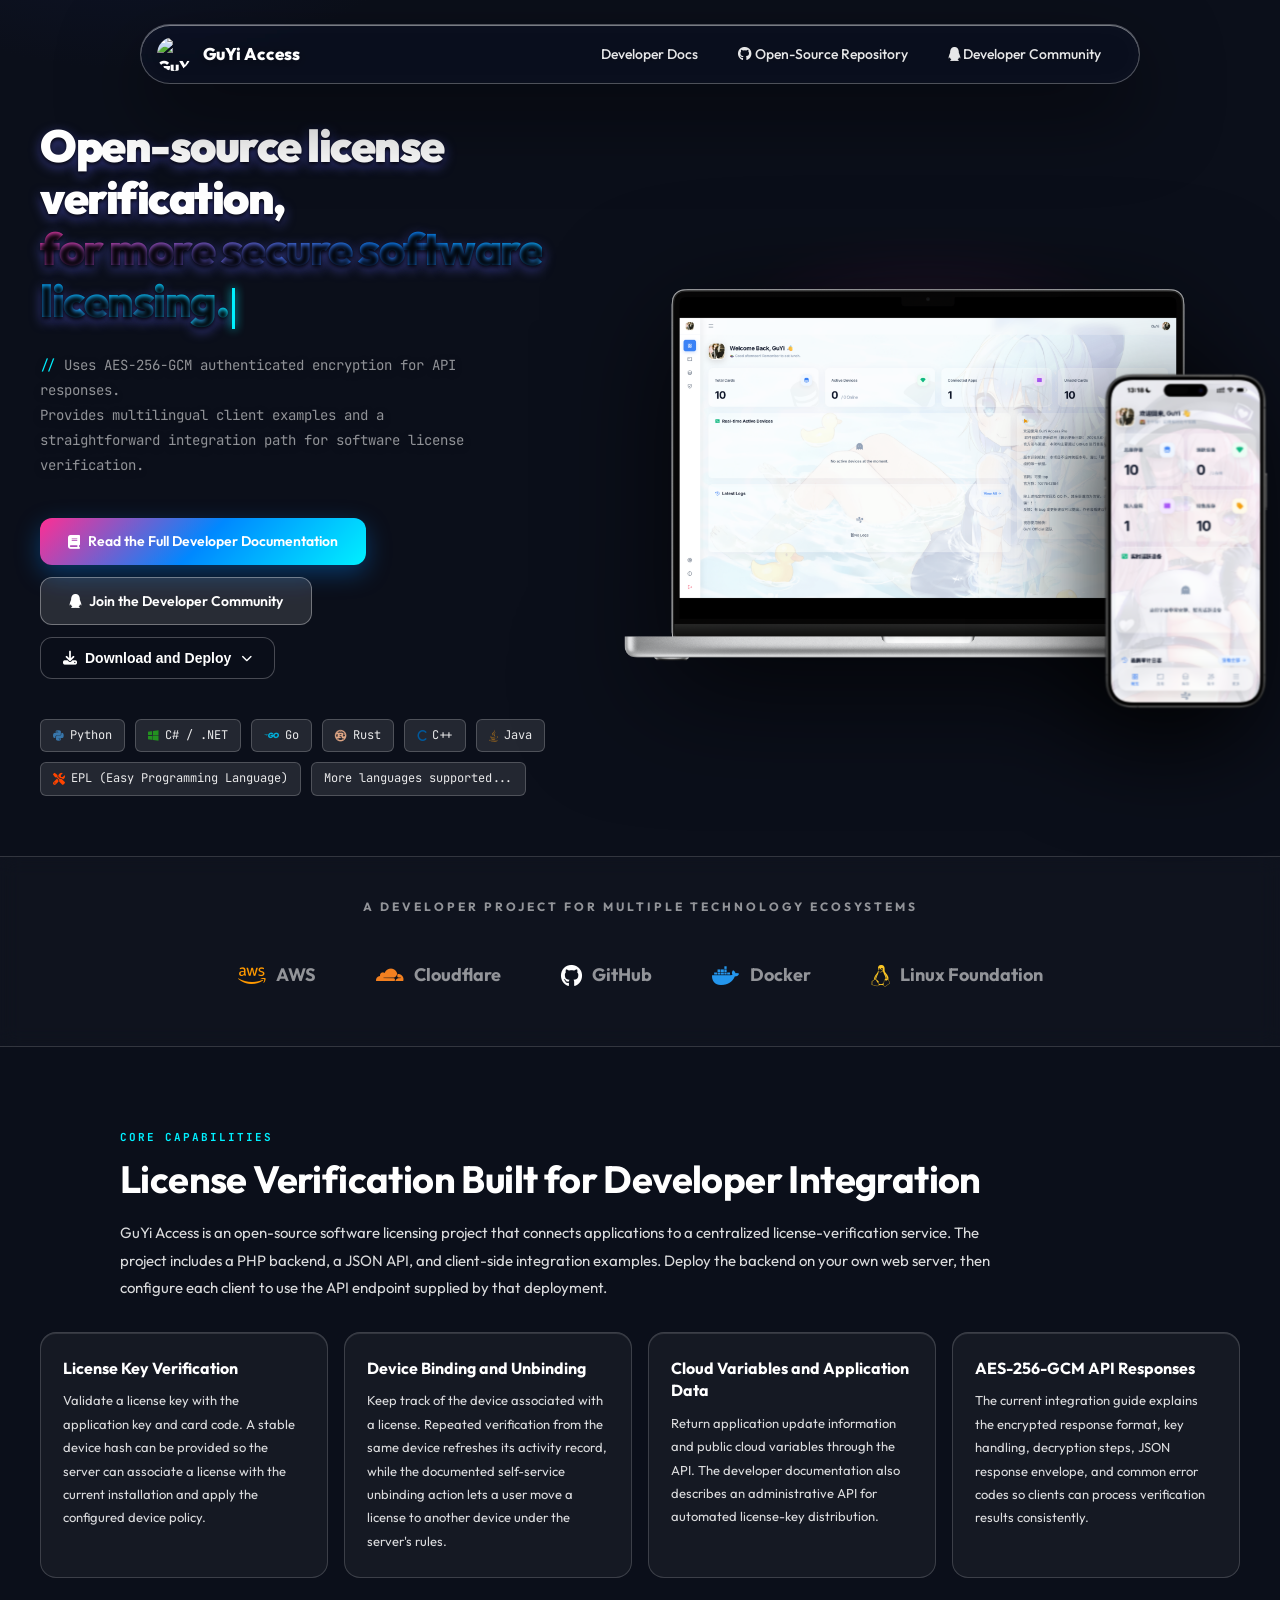
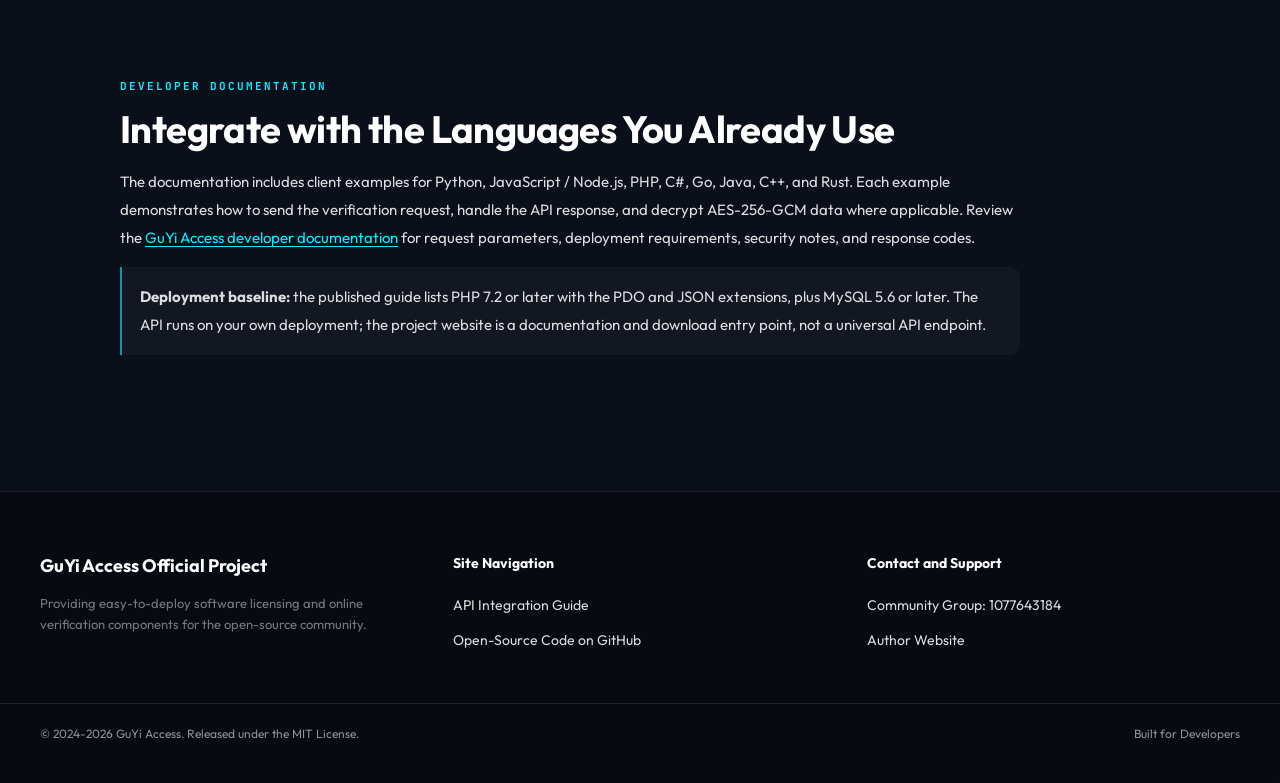
==== commit ecab8e28: "Add files via upload" ====
--- a/index.html
+++ b/index.html
@@ -1,30 +1,31 @@
 <!DOCTYPE html>
-<html lang="zh-CN">
+<html lang="en">
 <head>
     <meta charset="UTF-8">
     <meta name="viewport" content="width=device-width, initial-scale=1.0, maximum-scale=1.0, user-scalable=no, viewport-fit=cover">
-    
-    <meta http-equiv="Cache-Control" content="no-cache, no-store, must-revalidate" />
-    <meta http-equiv="Pragma" content="no-cache" />
-    <meta http-equiv="Expires" content="0" />
-
-    <title>GuYi Access｜开源卡密验证与软件授权系统</title>
-    <meta name="description" content="GuYi Access 是面向开发者的开源卡密验证与软件授权系统，提供 API 接口、客户端接入示例、请求签名验证及 AES-256-GCM 加密通信说明。">
-    <meta name="keywords" content="GuYi Access, 开源卡密验证系统, 软件授权验证, 网络验证系统, 卡密系统, API 接口, PHP 卡密系统, AES-256-GCM, 软件授权系统">
+    <meta name="theme-color" content="#0b0f1a">
+    <title>GuYi Access | Open-Source License Verification &amp; Software Licensing</title>
+    <meta name="description" content="GuYi Access is an open-source licensing system with a PHP/MySQL backend, JSON verification API, AES-256-GCM responses, and multilingual client examples.">
+    <meta name="keywords" content="GuYi Access, open-source license verification, software licensing API, license key verification, PHP license system, AES-256-GCM, device binding, developer SDK">
     <meta name="robots" content="index, follow, max-image-preview:large">
     <meta name="author" content="GuYiovo">
-
     <link rel="canonical" href="https://guyi-access-wed.pages.dev/">
+    <link rel="icon" href="https://q1.qlogo.cn/g?b=qq&amp;nk=156440000&amp;s=640" type="image/png">
+    <link rel="preconnect" href="https://fonts.googleapis.com">
+    <link rel="preconnect" href="https://fonts.gstatic.com" crossorigin>
+    <link href="https://cdnjs.cloudflare.com/ajax/libs/font-awesome/6.5.1/css/all.min.css" rel="stylesheet">
+    <link href="https://fonts.googleapis.com/css2?family=JetBrains+Mono:wght@400;500;600&amp;family=Outfit:wght@300;400;500;600;700;800;900&amp;family=Inter:wght@400;500;600&amp;display=swap" rel="stylesheet">
     <meta property="og:type" content="website">
+    <meta property="og:locale" content="en_US">
     <meta property="og:site_name" content="GuYi Access">
-    <meta property="og:title" content="GuYi Access｜开源卡密验证与软件授权系统">
-    <meta property="og:description" content="面向开发者的开源卡密验证与软件授权项目，提供 API 文档、客户端接入示例及安全通信说明。">
+    <meta property="og:title" content="GuYi Access | Open-Source License Verification &amp; Software Licensing">
+    <meta property="og:description" content="Open-source license verification with a PHP/MySQL backend, JSON API, AES-256-GCM responses, device binding, and eight-language client examples.">
     <meta property="og:url" content="https://guyi-access-wed.pages.dev/">
     <meta property="og:image" content="https://guyi-access-wed.pages.dev/img/mockup-pc.png">
-    <meta property="og:image:alt" content="GuYi Access 软件界面展示">
+    <meta property="og:image:alt" content="GuYi Access desktop software interface preview">
     <meta name="twitter:card" content="summary_large_image">
-    <meta name="twitter:title" content="GuYi Access｜开源卡密验证与软件授权系统">
-    <meta name="twitter:description" content="查看 GuYi Access API 接口文档、客户端接入示例与安全加密说明。">
+    <meta name="twitter:title" content="GuYi Access | Open-Source License Verification">
+    <meta name="twitter:description" content="Explore the GuYi Access license-verification API, developer documentation, encrypted responses, and multilingual client examples.">
     <meta name="twitter:image" content="https://guyi-access-wed.pages.dev/img/mockup-pc.png">
     <script type="application/ld+json">
     {
@@ -35,20 +36,150 @@
       "operatingSystem": "Cross-platform",
       "url": "https://guyi-access-wed.pages.dev/",
       "codeRepository": "https://github.com/GuYiovo/GuYi-Access",
-      "description": "面向开发者的开源卡密验证与软件授权系统，提供 API 接口、客户端接入示例与安全通信能力。"
+      "author": {"@type": "Person", "name": "GuYiovo"},
+      "description": "An open-source software licensing and license-key verification system with a PHP backend, JSON API, AES-256-GCM encrypted responses, device binding, and multilingual client integration examples."
     }
     </script>
-    
-    <link rel="icon" href="https://q1.qlogo.cn/g?b=qq&nk=156440000&s=640" type="image/png">
-    
-    <link href="https://cdnjs.cloudflare.com/ajax/libs/font-awesome/6.5.1/css/all.min.css" rel="stylesheet">
-    <link href="https://fonts.googleapis.com/css2?family=JetBrains+Mono:wght@400;500;600&family=Outfit:wght@300;400;500;600;700;800;900&family=Inter:wght@400;500;600&display=swap" rel="stylesheet">
-    
+    <script src="js/main.js?v=20261102" defer></script>
 </head>
 <body>
+<div id="app-wrapper">
+    <div class="cursor-glow" id="cursor-glow"></div>
+    <video class="anime-bg" id="anime-bg" autoplay loop muted playsinline aria-hidden="true"></video>
+    <header class="navbar glass-shine" id="navbar">
+        <nav class="nav-container">
+            <a href="index.html" class="nav-brand"><img src="https://q1.qlogo.cn/g?b=qq&nk=156440000&s=640" alt="GuYi Access logo">GuYi Access</a>
+            <div class="nav-links">
+                <a href="docs.html">Developer Docs</a>
+                <a href="https://github.com/GuYiovo/GuYi-Access" target="_blank"><i class="fab fa-github"></i> Open-Source Repository</a>
+                <a href="https://qm.qq.com/q/X3suYdjWAA" target="_blank"><i class="fab fa-qq"></i> Developer Community</a>
+            </div>
+        </nav>
+    </header>
+    <main>
+        <section class="section hero">
+            <div class="container hero-grid">
+                <div class="hero-text">
+                    <h1 class="title-lg" id="dynamic-title" style="min-height: 2.3em;">Open-source license verification,<br><span class="text-gradient">for more secure software licensing.</span><span class="typing-cursor" aria-hidden="true"></span></h1>
+                    <p class="subtitle reveal" style="transition-delay:.2s; font-family: var(--font-mono); color: var(--text-muted); font-size: 14px;"><span style="color: var(--brand-cyan);">//</span> Uses AES-256-GCM authenticated encryption for API responses.<br>Provides multilingual client examples and a straightforward integration path for software license verification.</p>
+                    <div class="hero-actions reveal" style="transition-delay:.3s;">
+                        <a href="docs.html" class="btn btn-glow"><i class="fas fa-book"></i> Read the Full Developer Documentation</a>
+                        <a href="https://qm.qq.com/q/X3suYdjWAA" target="_blank" class="btn btn-outline"><i class="fab fa-qq"></i> Join the Developer Community</a>
+                        <div class="btn-download-wrap" id="dlWrap">
+                            <button class="btn-download" id="dlBtn">
+                                <i class="fas fa-download"></i> Download and Deploy <i class="fas fa-chevron-down chevron"></i>
+                            </button>
+                            <div class="download-dropdown" id="dlDropdown">
+                                <div class="dd-label">Official Download (v2026.10.6)</div>
+                                <a class="dd-item" href="https://github.com/GuYiovo/GuYi-Access/archive/refs/heads/main.zip" target="_blank"><i class="fas fa-file-zipper"></i>Download the Latest ZIP</a>
+                                <a class="dd-item" href="https://github.com/GuYiovo/GuYi-Access" target="_blank"><i class="fab fa-github"></i>Visit the GitHub Repository</a>
+                                <div class="dd-divider"></div>
+                                <div class="dd-label">Alternative High-Speed Mirror</div>
+                                <a class="dd-item" href="https://www.123684.com/s/EmjGjv-P7CsH?pwd=DMJz#" target="_blank"><i class="fas fa-cloud-arrow-down"></i>Download from 123 Cloud Drive</a>
+                            </div>
+                        </div>
+                    </div>
+                    <div class="lang-matrix reveal" style="transition-delay:.4s;">
+                        <span class="lang-tag"><i class="fab fa-python" style="color:#3776AB"></i> Python</span>
+                        <span class="lang-tag"><i class="fab fa-windows" style="color:#239120"></i> C# / .NET</span>
+                        <span class="lang-tag"><i class="fab fa-golang" style="color:#00ADD8"></i> Go</span>
+                        <span class="lang-tag"><i class="fab fa-rust" style="color:#dea584"></i> Rust</span>
+                        <span class="lang-tag"><i class="fas fa-c" style="color:#00599C"></i> C++</span>
+                        <span class="lang-tag"><i class="fab fa-java" style="color:#b07219"></i> Java</span>
+                        <span class="lang-tag"><i class="fas fa-tools" style="color:#FF4500"></i> EPL (Easy Programming Language)</span>
+                        <span class="lang-tag">More languages supported...</span>
+                    </div>
+                </div>
+                
+                <!-- Premium MacBook + iPhone parallax mockup showcase -->
+                <div class="hero-visual reveal" style="transition-delay:.5s;">
+                    <div class="mockup-stage" id="mockup-stage">
+                        <div class="mockup-glow"></div>
+                        <div class="mockup-macbook-wrap">
+                            <img src="img/mockup-pc.png" alt="GuYi Access desktop interface preview" class="mockup-macbook">
+                        </div>
+                        <div class="mockup-iphone-wrap">
+                            <img src="img/mockup-mobile.png" alt="GuYi Access mobile interface preview" class="mockup-iphone">
+                        </div>
+                    </div>
+                </div>
+            </div>
+        </section>
+        
+        <section class="partners-section reveal">
+            <h2 class="partners-title">A Developer Project for Multiple Technology Ecosystems</h2>
+            <div class="partner-carousel" id="partner-carousel">
+                <div class="partner-group active">
+                    <div class="partner-logo"><i class="fab fa-aws" style="color:#FF9900"></i> AWS</div>
+                    <div class="partner-logo"><i class="fab fa-cloudflare" style="color:#F38020"></i> Cloudflare</div>
+                    <div class="partner-logo"><i class="fab fa-github" style="color:#fff"></i> GitHub</div>
+                    <div class="partner-logo"><i class="fab fa-docker" style="color:#2496ED"></i> Docker</div>
+                    <div class="partner-logo"><i class="fab fa-linux" style="color:#FCC624"></i> Linux Foundation</div>
+                </div>
+                <div class="partner-group">
+                    <div class="partner-logo"><i class="fab fa-microsoft" style="color:#00A4EF"></i> Microsoft Azure</div>
+                    <div class="partner-logo"><i class="fab fa-google" style="color:#4285F4"></i> Google Cloud</div>
+                    <div class="partner-logo"><i class="fab fa-apple" style="color:#999999"></i> Apple Ecosystem</div>
+                    <div class="partner-logo"><i class="fab fa-meta" style="color:#0668E1"></i> Meta Open-Source Ecosystem</div>
+                </div>
+                <div class="partner-group">
+                    <div class="partner-logo"><i class="fab fa-redhat" style="color:#EE0000"></i> Red Hat</div>
+                    <div class="partner-logo"><i class="fa-solid fa-shield-halved" style="color:#00A4FF"></i> Tencent Cloud</div>
+                    <div class="partner-logo"><i class="fa-solid fa-cloud" style="color:#FF6A00"></i> Alibaba Cloud</div>
+                    <div class="partner-logo"><i class="fa-solid fa-network-wired" style="color:#C7000B"></i> Huawei Cloud</div>
+                </div>
+            </div>
+        </section>
 
-    <script>
-        document.write('<script src="js/main.js?v=' + new Date().getTime() + '"><\/script>');
-    </script>
+        <section class="section seo-section" aria-labelledby="capabilities-title">
+            <div class="container">
+                <div class="seo-section-heading">
+                    <span class="seo-eyebrow">CORE CAPABILITIES</span>
+                    <h2 id="capabilities-title">License Verification Built for Developer Integration</h2>
+                    <p>GuYi Access is an open-source software licensing project that connects applications to a centralized license-verification service. The project includes a PHP backend, a JSON API, and client-side integration examples. Deploy the backend on your own web server, then configure each client to use the API endpoint supplied by that deployment.</p>
+                </div>
+                <div class="seo-card-grid">
+                    <article class="seo-card">
+                        <h3>License Key Verification</h3>
+                        <p>Validate a license key with the application key and card code. A stable device hash can be provided so the server can associate a license with the current installation and apply the configured device policy.</p>
+                    </article>
+                    <article class="seo-card">
+                        <h3>Device Binding and Unbinding</h3>
+                        <p>Keep track of the device associated with a license. Repeated verification from the same device refreshes its activity record, while the documented self-service unbinding action lets a user move a license to another device under the server's rules.</p>
+                    </article>
+                    <article class="seo-card">
+                        <h3>Cloud Variables and Application Data</h3>
+                        <p>Return application update information and public cloud variables through the API. The developer documentation also describes an administrative API for automated license-key distribution.</p>
+                    </article>
+                    <article class="seo-card">
+                        <h3>AES-256-GCM API Responses</h3>
+                        <p>The current integration guide explains the encrypted response format, key handling, decryption steps, JSON response envelope, and common error codes so clients can process verification results consistently.</p>
+                    </article>
+                </div>
+            </div>
+        </section>
+        <section class="section seo-section seo-section-secondary" aria-labelledby="integration-title">
+            <div class="container">
+                <div class="seo-section-heading">
+                    <span class="seo-eyebrow">DEVELOPER DOCUMENTATION</span>
+                    <h2 id="integration-title">Integrate with the Languages You Already Use</h2>
+                    <p>The documentation includes client examples for Python, JavaScript / Node.js, PHP, C#, Go, Java, C++, and Rust. Each example demonstrates how to send the verification request, handle the API response, and decrypt AES-256-GCM data where applicable. Review the <a href="docs.html">GuYi Access developer documentation</a> for request parameters, deployment requirements, security notes, and response codes.</p>
+                    <p class="seo-deployment-note"><strong>Deployment baseline:</strong> the published guide lists PHP 7.2 or later with the PDO and JSON extensions, plus MySQL 5.6 or later. The API runs on your own deployment; the project website is a documentation and download entry point, not a universal API endpoint.</p>
+                </div>
+            </div>
+        </section>
+    </main>
+    <footer>
+        <div class="f-grid">
+            <div><div style="color:#fff;font-size:18px;margin-bottom:12px;font-weight:bold;">GuYi Access Official Project</div><p style="color:rgba(255,255,255,.45);font-size:13px;line-height:1.6;">Providing easy-to-deploy software licensing and online verification components for the open-source community.</p></div>
+            <div class="f-links"><div class="f-title">Site Navigation</div><a href="docs.html">API Integration Guide</a><a href="https://github.com/GuYiovo/GuYi-Access" target="_blank">Open-Source Code on GitHub</a></div>
+            <div class="f-links"><div class="f-title">Contact and Support</div><a href="https://qm.qq.com/q/X3suYdjWAA" target="_blank">Community Group: 1077643184</a><a href="https://xn--jpr071e.top/" target="_blank">Author Website</a></div>
+        </div>
+        <div class="f-bottom"><span>&copy; 2024-2026 GuYi Access. Released under the MIT License.</span><span>Built for Developers</span></div>
+    </footer>
+    
+    <div id="toast" class="toast"><i class="fas fa-check-circle"></i>Code copied to the clipboard!</div>
+    
+</div>
 </body>
 </html>
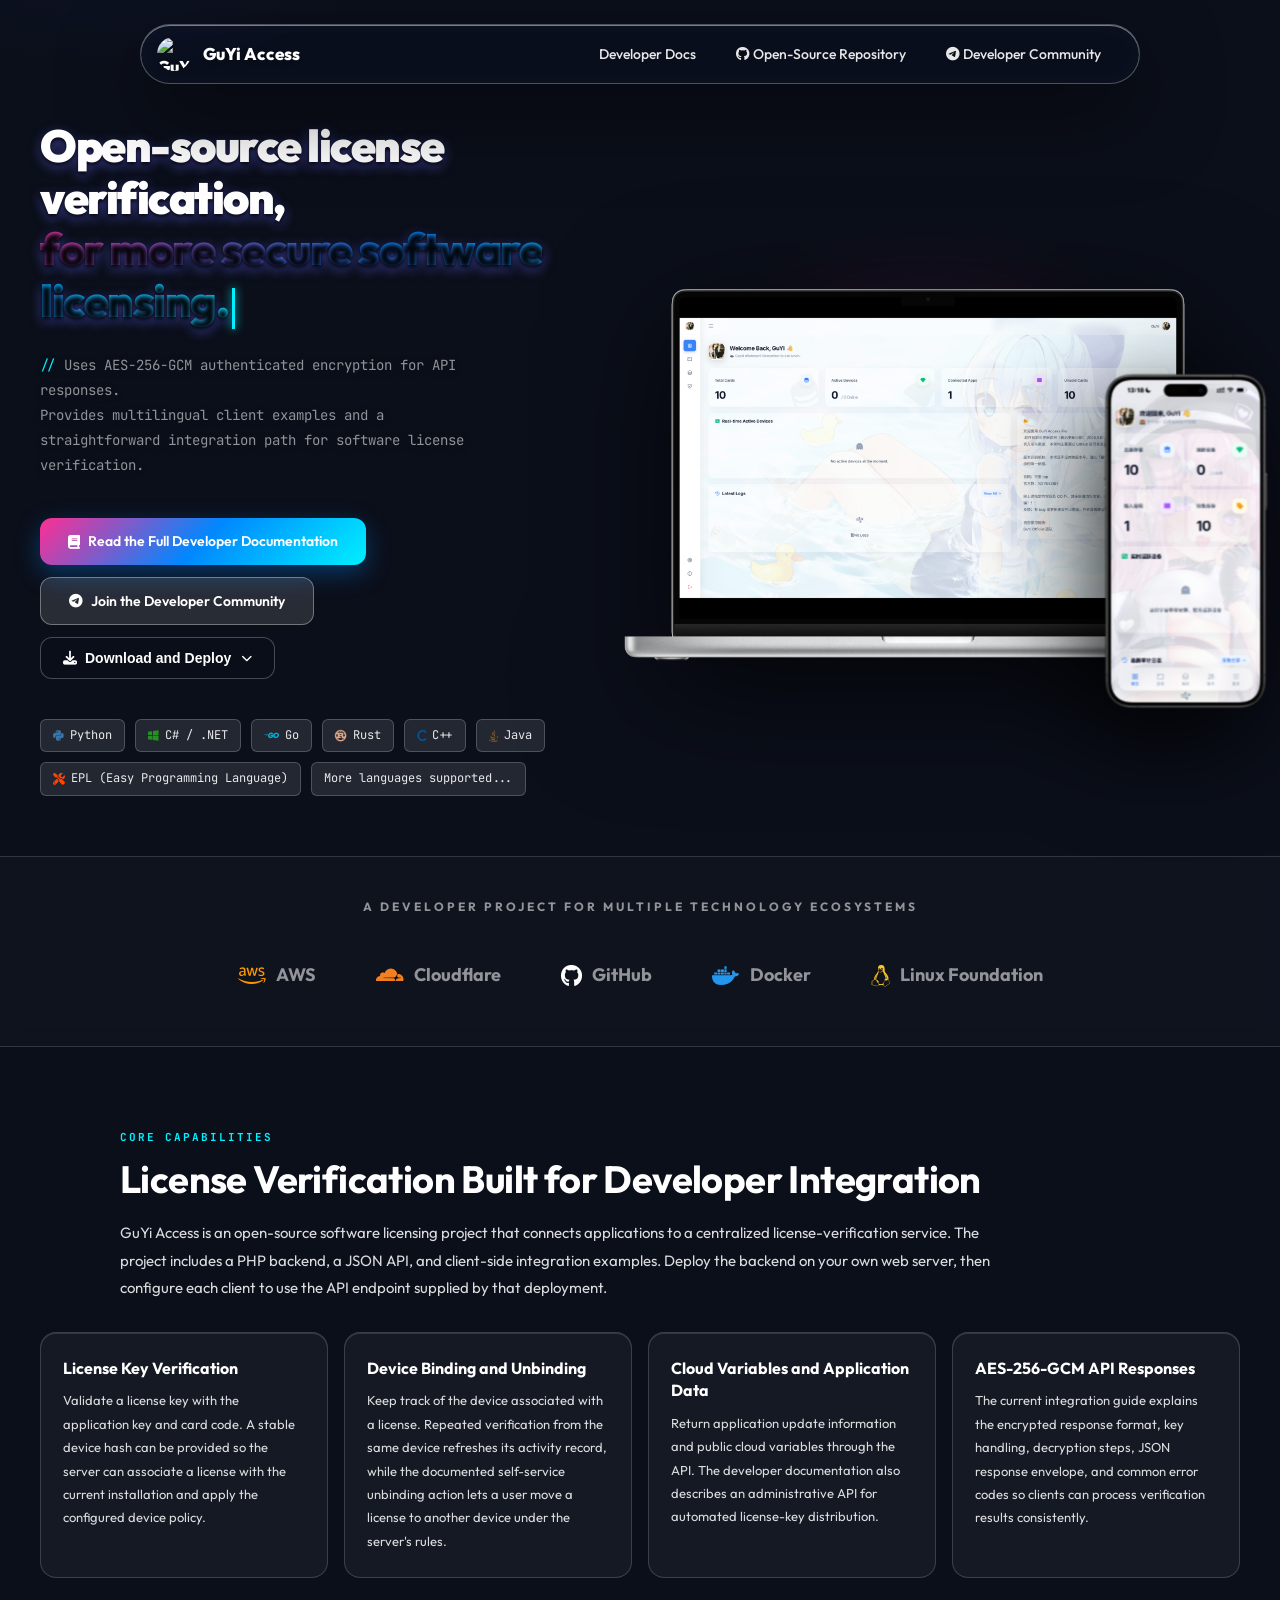
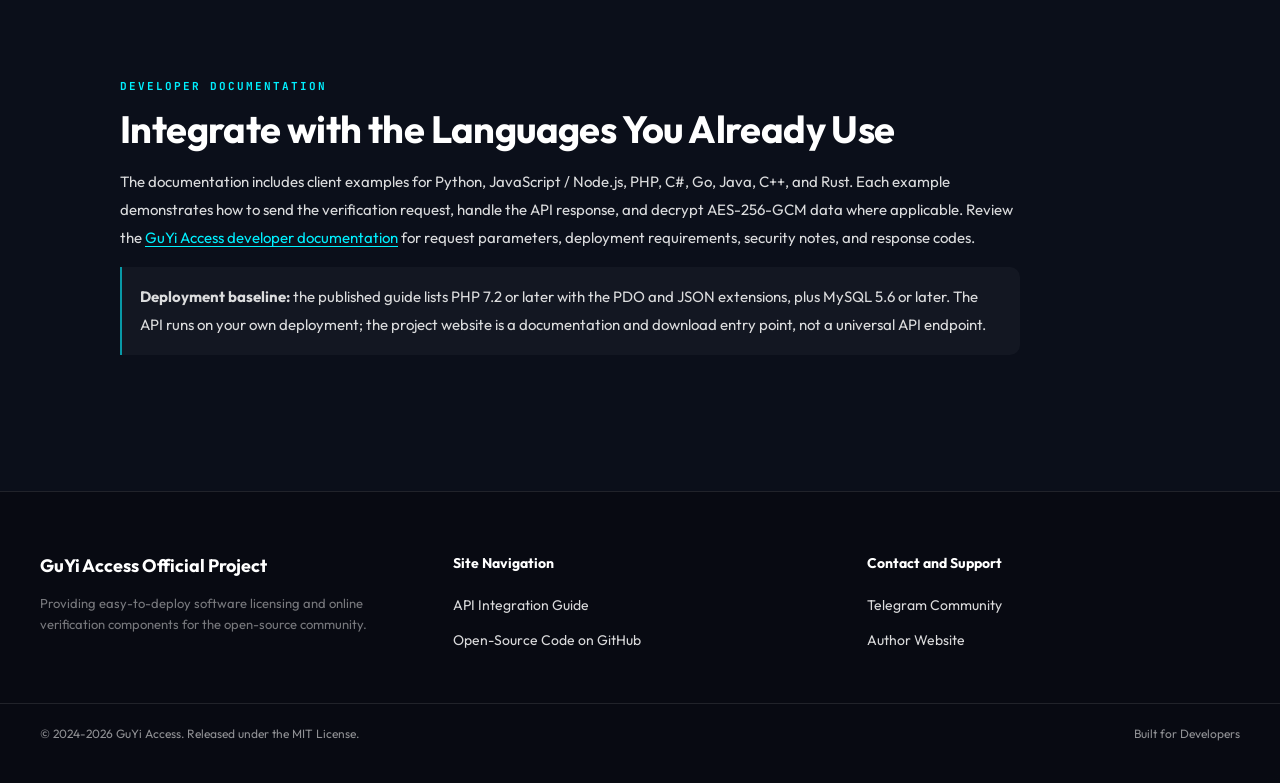
==== commit c7d85ebf: "Add files via upload" ====
--- a/index.html
+++ b/index.html
@@ -10,7 +10,7 @@
     <meta name="robots" content="index, follow, max-image-preview:large">
     <meta name="author" content="GuYiovo">
     <link rel="canonical" href="https://guyi-access-wed.pages.dev/">
-    <link rel="icon" href="https://q1.qlogo.cn/g?b=qq&amp;nk=156440000&amp;s=640" type="image/png">
+    <link rel="icon" href="https://pub-8a73d0f678a64dc9abb02ea54e4c44c5.r2.dev/logo.png" type="image/png">
     <link rel="preconnect" href="https://fonts.googleapis.com">
     <link rel="preconnect" href="https://fonts.gstatic.com" crossorigin>
     <link href="https://cdnjs.cloudflare.com/ajax/libs/font-awesome/6.5.1/css/all.min.css" rel="stylesheet">
@@ -48,11 +48,11 @@
     <video class="anime-bg" id="anime-bg" autoplay loop muted playsinline aria-hidden="true"></video>
     <header class="navbar glass-shine" id="navbar">
         <nav class="nav-container">
-            <a href="index.html" class="nav-brand"><img src="https://q1.qlogo.cn/g?b=qq&nk=156440000&s=640" alt="GuYi Access logo">GuYi Access</a>
+            <a href="index.html" class="nav-brand"><img src="https://pub-8a73d0f678a64dc9abb02ea54e4c44c5.r2.dev/logo.png" alt="GuYi Access logo">GuYi Access</a>
             <div class="nav-links">
                 <a href="docs.html">Developer Docs</a>
                 <a href="https://github.com/GuYiovo/GuYi-Access" target="_blank"><i class="fab fa-github"></i> Open-Source Repository</a>
-                <a href="https://qm.qq.com/q/X3suYdjWAA" target="_blank"><i class="fab fa-qq"></i> Developer Community</a>
+                <a href="https://t.me/GuYi0u0" target="_blank"><i class="fab fa-telegram"></i> Developer Community</a>
             </div>
         </nav>
     </header>
@@ -64,7 +64,7 @@
                     <p class="subtitle reveal" style="transition-delay:.2s; font-family: var(--font-mono); color: var(--text-muted); font-size: 14px;"><span style="color: var(--brand-cyan);">//</span> Uses AES-256-GCM authenticated encryption for API responses.<br>Provides multilingual client examples and a straightforward integration path for software license verification.</p>
                     <div class="hero-actions reveal" style="transition-delay:.3s;">
                         <a href="docs.html" class="btn btn-glow"><i class="fas fa-book"></i> Read the Full Developer Documentation</a>
-                        <a href="https://qm.qq.com/q/X3suYdjWAA" target="_blank" class="btn btn-outline"><i class="fab fa-qq"></i> Join the Developer Community</a>
+                        <a href="https://t.me/GuYi0u0" target="_blank" class="btn btn-outline"><i class="fab fa-telegram"></i> Join the Developer Community</a>
                         <div class="btn-download-wrap" id="dlWrap">
                             <button class="btn-download" id="dlBtn">
                                 <i class="fas fa-download"></i> Download and Deploy <i class="fas fa-chevron-down chevron"></i>
@@ -173,7 +173,7 @@
         <div class="f-grid">
             <div><div style="color:#fff;font-size:18px;margin-bottom:12px;font-weight:bold;">GuYi Access Official Project</div><p style="color:rgba(255,255,255,.45);font-size:13px;line-height:1.6;">Providing easy-to-deploy software licensing and online verification components for the open-source community.</p></div>
             <div class="f-links"><div class="f-title">Site Navigation</div><a href="docs.html">API Integration Guide</a><a href="https://github.com/GuYiovo/GuYi-Access" target="_blank">Open-Source Code on GitHub</a></div>
-            <div class="f-links"><div class="f-title">Contact and Support</div><a href="https://qm.qq.com/q/X3suYdjWAA" target="_blank">Community Group: 1077643184</a><a href="https://xn--jpr071e.top/" target="_blank">Author Website</a></div>
+            <div class="f-links"><div class="f-title">Contact and Support</div><a href="https://t.me/GuYi0u0" target="_blank">Telegram Community</a><a href="https://xn--jpr071e.top/" target="_blank">Author Website</a></div>
         </div>
         <div class="f-bottom"><span>&copy; 2024-2026 GuYi Access. Released under the MIT License.</span><span>Built for Developers</span></div>
     </footer>
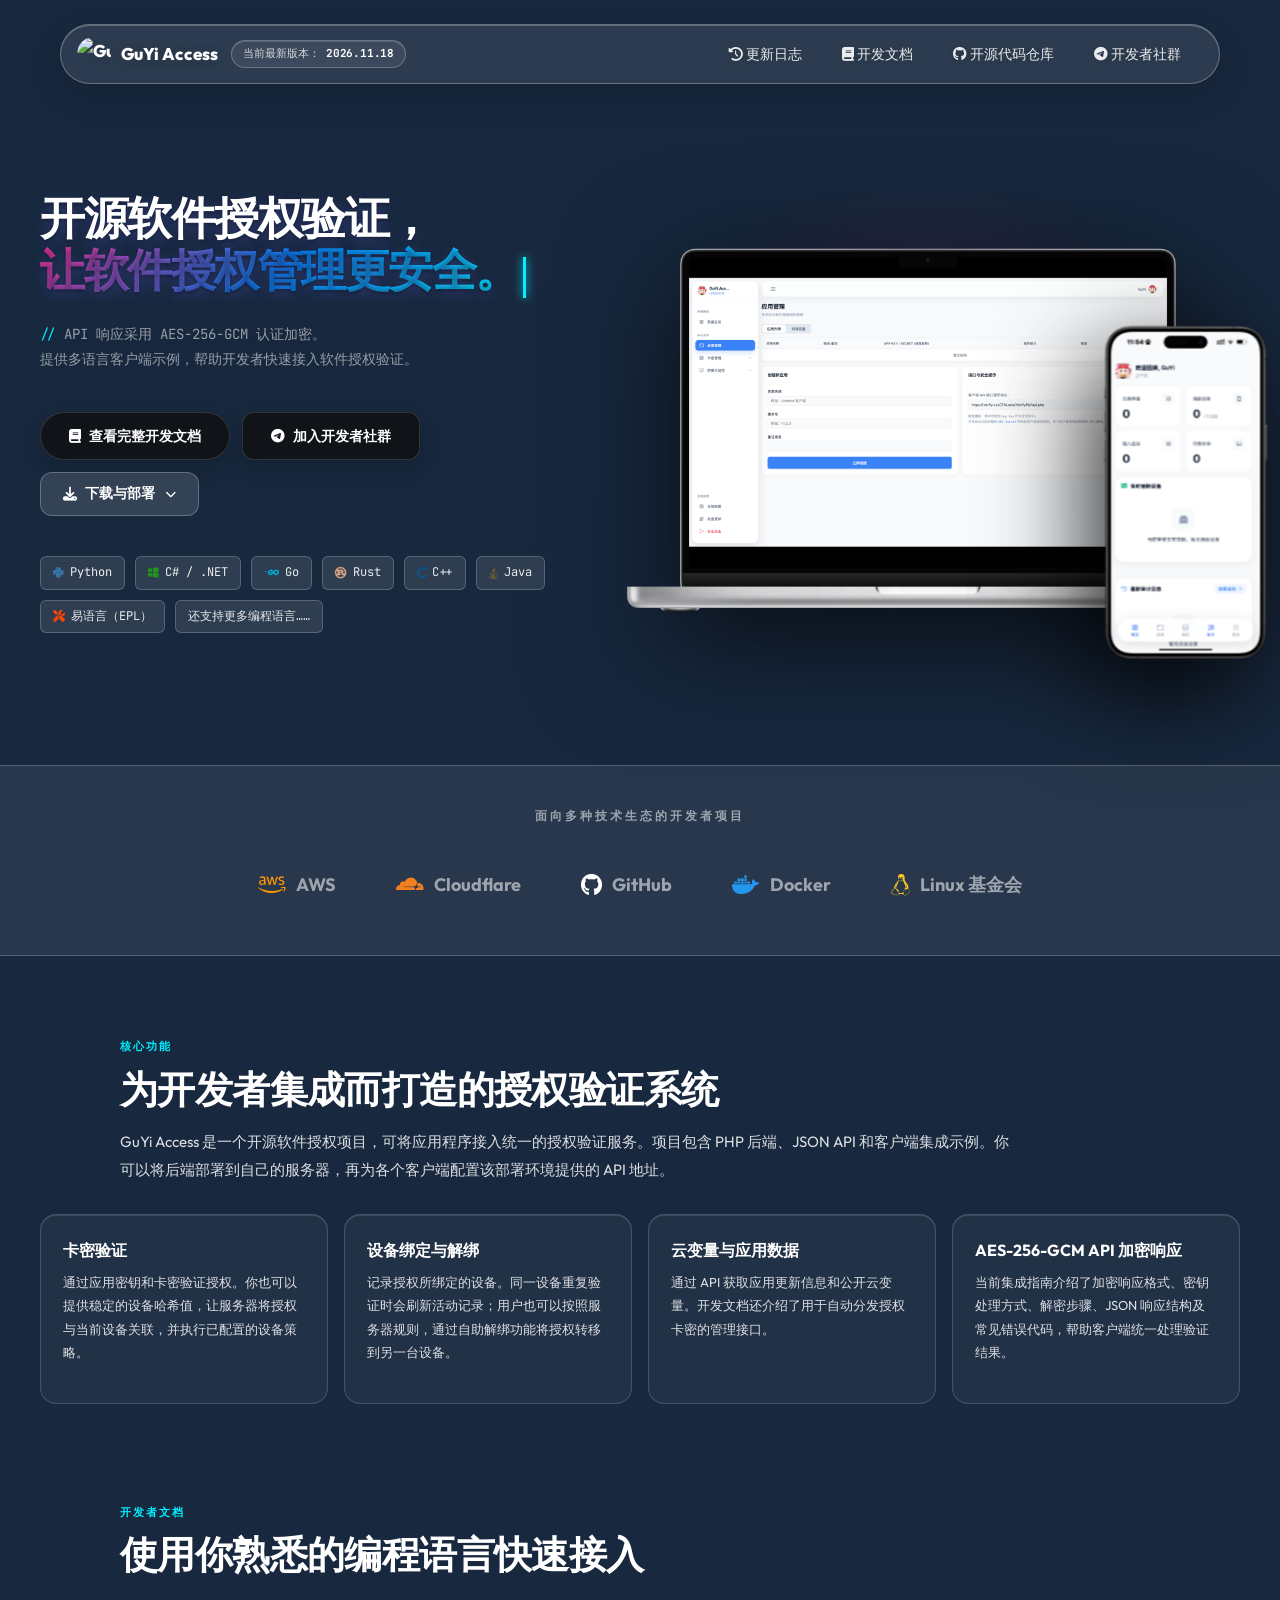
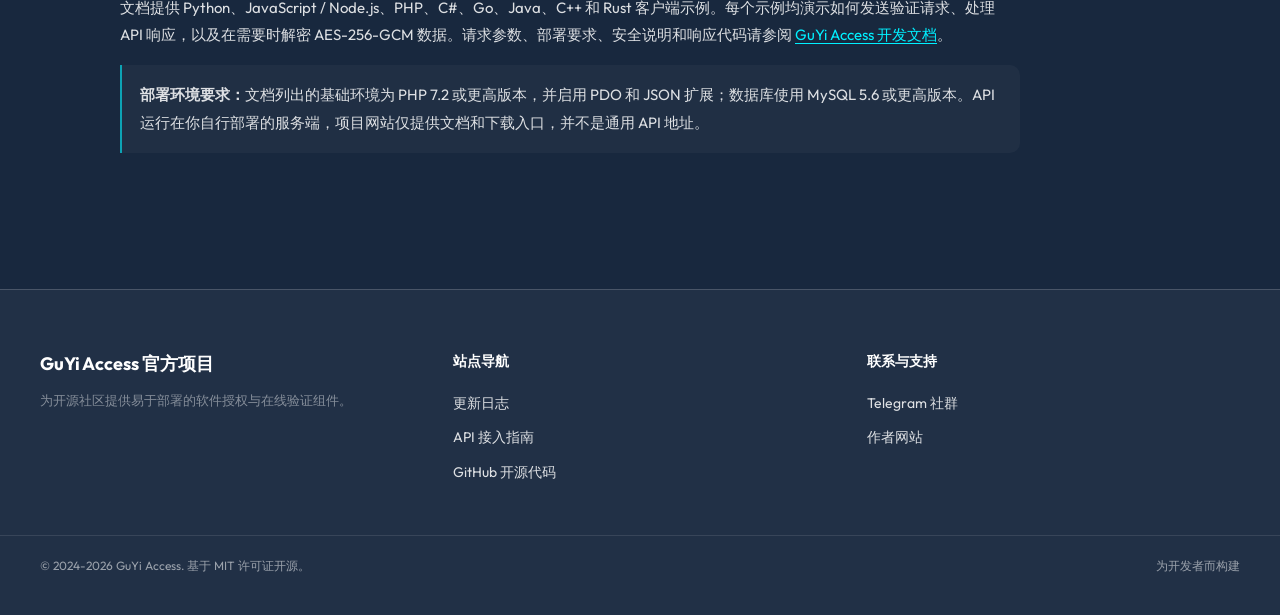
==== commit 1cece632: "Add files via upload" ====
--- a/index.html
+++ b/index.html
@@ -1,12 +1,12 @@
 <!DOCTYPE html>
-<html lang="en">
+<html lang="zh-CN">
 <head>
     <meta charset="UTF-8">
     <meta name="viewport" content="width=device-width, initial-scale=1.0, maximum-scale=1.0, user-scalable=no, viewport-fit=cover">
-    <meta name="theme-color" content="#0b0f1a">
-    <title>GuYi Access | Open-Source License Verification &amp; Software Licensing</title>
-    <meta name="description" content="GuYi Access is an open-source licensing system with a PHP/MySQL backend, JSON verification API, AES-256-GCM responses, and multilingual client examples.">
-    <meta name="keywords" content="GuYi Access, open-source license verification, software licensing API, license key verification, PHP license system, AES-256-GCM, device binding, developer SDK">
+    <meta name="theme-color" content="#18283e">
+    <title>GuYi Access｜开源软件授权与卡密验证系统</title>
+    <meta name="description" content="GuYi Access 是一套开源软件授权与卡密验证系统，包含 PHP/MySQL 后端、JSON 验证接口、AES-256-GCM 加密响应及多语言客户端示例。">
+    <meta name="keywords" content="GuYi Access, 开源授权验证, 软件授权接口, 卡密验证, PHP 授权系统, AES-256-GCM, 设备绑定, 开发者 SDK">
     <meta name="robots" content="index, follow, max-image-preview:large">
     <meta name="author" content="GuYiovo">
     <link rel="canonical" href="https://guyi-access-wed.pages.dev/">
@@ -16,16 +16,16 @@
     <link href="https://cdnjs.cloudflare.com/ajax/libs/font-awesome/6.5.1/css/all.min.css" rel="stylesheet">
     <link href="https://fonts.googleapis.com/css2?family=JetBrains+Mono:wght@400;500;600&amp;family=Outfit:wght@300;400;500;600;700;800;900&amp;family=Inter:wght@400;500;600&amp;display=swap" rel="stylesheet">
     <meta property="og:type" content="website">
-    <meta property="og:locale" content="en_US">
+    <meta property="og:locale" content="zh_CN">
     <meta property="og:site_name" content="GuYi Access">
-    <meta property="og:title" content="GuYi Access | Open-Source License Verification &amp; Software Licensing">
-    <meta property="og:description" content="Open-source license verification with a PHP/MySQL backend, JSON API, AES-256-GCM responses, device binding, and eight-language client examples.">
+    <meta property="og:title" content="GuYi Access｜开源软件授权与卡密验证系统">
+    <meta property="og:description" content="开源软件授权与卡密验证系统，提供 PHP/MySQL 后端、JSON 接口、AES-256-GCM 加密响应、设备绑定和多语言客户端示例。">
     <meta property="og:url" content="https://guyi-access-wed.pages.dev/">
     <meta property="og:image" content="https://guyi-access-wed.pages.dev/img/mockup-pc.png">
-    <meta property="og:image:alt" content="GuYi Access desktop software interface preview">
+    <meta property="og:image:alt" content="GuYi Access 桌面端软件界面预览">
     <meta name="twitter:card" content="summary_large_image">
-    <meta name="twitter:title" content="GuYi Access | Open-Source License Verification">
-    <meta name="twitter:description" content="Explore the GuYi Access license-verification API, developer documentation, encrypted responses, and multilingual client examples.">
+    <meta name="twitter:title" content="GuYi Access｜开源软件授权与卡密验证">
+    <meta name="twitter:description" content="了解 GuYi Access 授权验证接口、开发文档、加密响应和多语言客户端示例。">
     <meta name="twitter:image" content="https://guyi-access-wed.pages.dev/img/mockup-pc.png">
     <script type="application/ld+json">
     {
@@ -37,10 +37,12 @@
       "url": "https://guyi-access-wed.pages.dev/",
       "codeRepository": "https://github.com/GuYiovo/GuYi-Access",
       "author": {"@type": "Person", "name": "GuYiovo"},
-      "description": "An open-source software licensing and license-key verification system with a PHP backend, JSON API, AES-256-GCM encrypted responses, device binding, and multilingual client integration examples."
+      "description": "一套开源软件授权与卡密验证系统，包含 PHP 后端、JSON API、AES-256-GCM 加密响应、设备绑定及多语言客户端集成示例。"
     }
     </script>
-    <script src="js/main.js?v=20261102" defer></script>
+    <link rel="stylesheet" href="css/site.css?v=20261118-blackwhite2">
+    <script src="js/main.js?v=20261118-clear-glass1" defer></script>
+    <script src="js/changelog.js?v=20261118-nav1" defer></script>
 </head>
 <body>
 <div id="app-wrapper">
@@ -48,11 +50,19 @@
     <video class="anime-bg" id="anime-bg" autoplay loop muted playsinline aria-hidden="true"></video>
     <header class="navbar glass-shine" id="navbar">
         <nav class="nav-container">
-            <a href="index.html" class="nav-brand"><img src="https://pub-8a73d0f678a64dc9abb02ea54e4c44c5.r2.dev/logo.png" alt="GuYi Access logo">GuYi Access</a>
+            <div class="nav-brand-group">
+                <a href="index.html" class="nav-brand"><img src="https://pub-8a73d0f678a64dc9abb02ea54e4c44c5.r2.dev/logo.png" alt="GuYi Access 标志">GuYi Access</a>
+                <div class="nav-version" aria-label="GuYi Access 当前最新版本">
+                    <span class="nav-version-label-full">当前最新版本：</span><span class="nav-version-label-short">当前版本：</span><span class="nav-version-label-tiny">版本：</span>
+                    <strong id="nav-latest-version">2026.11.18</strong>
+                    <span class="sr-only" id="latest-version-status">正在同步云端版本号…</span>
+                </div>
+            </div>
             <div class="nav-links">
-                <a href="docs.html">Developer Docs</a>
-                <a href="https://github.com/GuYiovo/GuYi-Access" target="_blank"><i class="fab fa-github"></i> Open-Source Repository</a>
-                <a href="https://t.me/GuYi0u0" target="_blank"><i class="fab fa-telegram"></i> Developer Community</a>
+                <a class="nav-changelog-link" href="changelog.html"><i class="fas fa-clock-rotate-left"></i> 更新日志</a>
+                <a href="docs.html"><i class="fas fa-book"></i> 开发文档</a>
+                <a href="https://github.com/GuYiovo/GuYi-Access" target="_blank" rel="noopener noreferrer"><i class="fab fa-github"></i> 开源代码仓库</a>
+                <a href="https://t.me/GuYi0u0" target="_blank" rel="noopener noreferrer"><i class="fab fa-telegram"></i> 开发者社群</a>
             </div>
         </nav>
     </header>
@@ -60,22 +70,22 @@
         <section class="section hero">
             <div class="container hero-grid">
                 <div class="hero-text">
-                    <h1 class="title-lg" id="dynamic-title" style="min-height: 2.3em;">Open-source license verification,<br><span class="text-gradient">for more secure software licensing.</span><span class="typing-cursor" aria-hidden="true"></span></h1>
-                    <p class="subtitle reveal" style="transition-delay:.2s; font-family: var(--font-mono); color: var(--text-muted); font-size: 14px;"><span style="color: var(--brand-cyan);">//</span> Uses AES-256-GCM authenticated encryption for API responses.<br>Provides multilingual client examples and a straightforward integration path for software license verification.</p>
+                    <h1 class="title-lg" id="dynamic-title" style="min-height: 2.3em;">开源软件授权验证，<br><span class="text-gradient">让软件授权管理更安全。</span><span class="typing-cursor" aria-hidden="true"></span></h1>
+                    <p class="subtitle reveal" style="transition-delay:.2s; font-family: var(--font-mono); color: var(--text-muted); font-size: 14px;"><span style="color: var(--brand-cyan);">//</span> API 响应采用 AES-256-GCM 认证加密。<br>提供多语言客户端示例，帮助开发者快速接入软件授权验证。</p>
                     <div class="hero-actions reveal" style="transition-delay:.3s;">
-                        <a href="docs.html" class="btn btn-glow"><i class="fas fa-book"></i> Read the Full Developer Documentation</a>
-                        <a href="https://t.me/GuYi0u0" target="_blank" class="btn btn-outline"><i class="fab fa-telegram"></i> Join the Developer Community</a>
+                        <a href="docs.html" class="btn btn-doc-blackwhite"><i class="fas fa-book"></i> 查看完整开发文档</a>
+                        <a href="https://t.me/GuYi0u0" target="_blank" class="btn btn-community-blackwhite"><i class="fab fa-telegram"></i> 加入开发者社群</a>
                         <div class="btn-download-wrap" id="dlWrap">
                             <button class="btn-download" id="dlBtn">
-                                <i class="fas fa-download"></i> Download and Deploy <i class="fas fa-chevron-down chevron"></i>
+                                <i class="fas fa-download"></i> 下载与部署 <i class="fas fa-chevron-down chevron"></i>
                             </button>
                             <div class="download-dropdown" id="dlDropdown">
-                                <div class="dd-label">Official Download (v2026.10.6)</div>
-                                <a class="dd-item" href="https://github.com/GuYiovo/GuYi-Access/archive/refs/heads/main.zip" target="_blank"><i class="fas fa-file-zipper"></i>Download the Latest ZIP</a>
-                                <a class="dd-item" href="https://github.com/GuYiovo/GuYi-Access" target="_blank"><i class="fab fa-github"></i>Visit the GitHub Repository</a>
+                                <div class="dd-label">官方下载（v<span id="download-version">2026.11.18</span>）</div>
+                                <a class="dd-item" href="https://github.com/GuYiovo/GuYi-Access/archive/refs/heads/main.zip" target="_blank"><i class="fas fa-file-zipper"></i>下载最新 ZIP</a>
+                                <a class="dd-item" href="https://github.com/GuYiovo/GuYi-Access" target="_blank"><i class="fab fa-github"></i>访问 GitHub 仓库</a>
                                 <div class="dd-divider"></div>
-                                <div class="dd-label">Alternative High-Speed Mirror</div>
-                                <a class="dd-item" href="https://www.123684.com/s/EmjGjv-P7CsH?pwd=DMJz#" target="_blank"><i class="fas fa-cloud-arrow-down"></i>Download from 123 Cloud Drive</a>
+                                <div class="dd-label">备用高速下载镜像</div>
+                                <a class="dd-item" href="https://www.123684.com/s/EmjGjv-P7CsH?pwd=DMJz#" target="_blank"><i class="fas fa-cloud-arrow-down"></i>从 123 云盘下载</a>
                             </div>
                         </div>
                     </div>
@@ -86,8 +96,8 @@
                         <span class="lang-tag"><i class="fab fa-rust" style="color:#dea584"></i> Rust</span>
                         <span class="lang-tag"><i class="fas fa-c" style="color:#00599C"></i> C++</span>
                         <span class="lang-tag"><i class="fab fa-java" style="color:#b07219"></i> Java</span>
-                        <span class="lang-tag"><i class="fas fa-tools" style="color:#FF4500"></i> EPL (Easy Programming Language)</span>
-                        <span class="lang-tag">More languages supported...</span>
+                        <span class="lang-tag"><i class="fas fa-tools" style="color:#FF4500"></i> 易语言（EPL）</span>
+                        <span class="lang-tag">还支持更多编程语言……</span>
                     </div>
                 </div>
                 
@@ -96,31 +106,30 @@
                     <div class="mockup-stage" id="mockup-stage">
                         <div class="mockup-glow"></div>
                         <div class="mockup-macbook-wrap">
-                            <img src="img/mockup-pc.png" alt="GuYi Access desktop interface preview" class="mockup-macbook">
+                            <img src="img/mockup-pc.png" alt="GuYi Access 桌面端界面预览" class="mockup-macbook">
                         </div>
                         <div class="mockup-iphone-wrap">
-                            <img src="img/mockup-mobile.png" alt="GuYi Access mobile interface preview" class="mockup-iphone">
+                            <img src="img/mockup-mobile.png" alt="GuYi Access 移动端界面预览" class="mockup-iphone">
                         </div>
                     </div>
                 </div>
             </div>
         </section>
-        
-        <section class="partners-section reveal">
-            <h2 class="partners-title">A Developer Project for Multiple Technology Ecosystems</h2>
+<section class="partners-section reveal">
+            <h2 class="partners-title">面向多种技术生态的开发者项目</h2>
             <div class="partner-carousel" id="partner-carousel">
                 <div class="partner-group active">
                     <div class="partner-logo"><i class="fab fa-aws" style="color:#FF9900"></i> AWS</div>
                     <div class="partner-logo"><i class="fab fa-cloudflare" style="color:#F38020"></i> Cloudflare</div>
                     <div class="partner-logo"><i class="fab fa-github" style="color:#fff"></i> GitHub</div>
                     <div class="partner-logo"><i class="fab fa-docker" style="color:#2496ED"></i> Docker</div>
-                    <div class="partner-logo"><i class="fab fa-linux" style="color:#FCC624"></i> Linux Foundation</div>
+                    <div class="partner-logo"><i class="fab fa-linux" style="color:#FCC624"></i> Linux 基金会</div>
                 </div>
                 <div class="partner-group">
                     <div class="partner-logo"><i class="fab fa-microsoft" style="color:#00A4EF"></i> Microsoft Azure</div>
                     <div class="partner-logo"><i class="fab fa-google" style="color:#4285F4"></i> Google Cloud</div>
-                    <div class="partner-logo"><i class="fab fa-apple" style="color:#999999"></i> Apple Ecosystem</div>
-                    <div class="partner-logo"><i class="fab fa-meta" style="color:#0668E1"></i> Meta Open-Source Ecosystem</div>
+                    <div class="partner-logo"><i class="fab fa-apple" style="color:#999999"></i> Apple 生态</div>
+                    <div class="partner-logo"><i class="fab fa-meta" style="color:#0668E1"></i> Meta 开源生态</div>
                 </div>
                 <div class="partner-group">
                     <div class="partner-logo"><i class="fab fa-redhat" style="color:#EE0000"></i> Red Hat</div>
@@ -134,26 +143,26 @@
         <section class="section seo-section" aria-labelledby="capabilities-title">
             <div class="container">
                 <div class="seo-section-heading">
-                    <span class="seo-eyebrow">CORE CAPABILITIES</span>
-                    <h2 id="capabilities-title">License Verification Built for Developer Integration</h2>
-                    <p>GuYi Access is an open-source software licensing project that connects applications to a centralized license-verification service. The project includes a PHP backend, a JSON API, and client-side integration examples. Deploy the backend on your own web server, then configure each client to use the API endpoint supplied by that deployment.</p>
+                    <span class="seo-eyebrow">核心功能</span>
+                    <h2 id="capabilities-title">为开发者集成而打造的授权验证系统</h2>
+                    <p>GuYi Access 是一个开源软件授权项目，可将应用程序接入统一的授权验证服务。项目包含 PHP 后端、JSON API 和客户端集成示例。你可以将后端部署到自己的服务器，再为各个客户端配置该部署环境提供的 API 地址。</p>
                 </div>
                 <div class="seo-card-grid">
                     <article class="seo-card">
-                        <h3>License Key Verification</h3>
-                        <p>Validate a license key with the application key and card code. A stable device hash can be provided so the server can associate a license with the current installation and apply the configured device policy.</p>
+                        <h3>卡密验证</h3>
+                        <p>通过应用密钥和卡密验证授权。你也可以提供稳定的设备哈希值，让服务器将授权与当前设备关联，并执行已配置的设备策略。</p>
                     </article>
                     <article class="seo-card">
-                        <h3>Device Binding and Unbinding</h3>
-                        <p>Keep track of the device associated with a license. Repeated verification from the same device refreshes its activity record, while the documented self-service unbinding action lets a user move a license to another device under the server's rules.</p>
+                        <h3>设备绑定与解绑</h3>
+                        <p>记录授权所绑定的设备。同一设备重复验证时会刷新活动记录；用户也可以按照服务器规则，通过自助解绑功能将授权转移到另一台设备。</p>
                     </article>
                     <article class="seo-card">
-                        <h3>Cloud Variables and Application Data</h3>
-                        <p>Return application update information and public cloud variables through the API. The developer documentation also describes an administrative API for automated license-key distribution.</p>
+                        <h3>云变量与应用数据</h3>
+                        <p>通过 API 获取应用更新信息和公开云变量。开发文档还介绍了用于自动分发授权卡密的管理接口。</p>
                     </article>
                     <article class="seo-card">
-                        <h3>AES-256-GCM API Responses</h3>
-                        <p>The current integration guide explains the encrypted response format, key handling, decryption steps, JSON response envelope, and common error codes so clients can process verification results consistently.</p>
+                        <h3>AES-256-GCM API 加密响应</h3>
+                        <p>当前集成指南介绍了加密响应格式、密钥处理方式、解密步骤、JSON 响应结构及常见错误代码，帮助客户端统一处理验证结果。</p>
                     </article>
                 </div>
             </div>
@@ -161,24 +170,24 @@
         <section class="section seo-section seo-section-secondary" aria-labelledby="integration-title">
             <div class="container">
                 <div class="seo-section-heading">
-                    <span class="seo-eyebrow">DEVELOPER DOCUMENTATION</span>
-                    <h2 id="integration-title">Integrate with the Languages You Already Use</h2>
-                    <p>The documentation includes client examples for Python, JavaScript / Node.js, PHP, C#, Go, Java, C++, and Rust. Each example demonstrates how to send the verification request, handle the API response, and decrypt AES-256-GCM data where applicable. Review the <a href="docs.html">GuYi Access developer documentation</a> for request parameters, deployment requirements, security notes, and response codes.</p>
-                    <p class="seo-deployment-note"><strong>Deployment baseline:</strong> the published guide lists PHP 7.2 or later with the PDO and JSON extensions, plus MySQL 5.6 or later. The API runs on your own deployment; the project website is a documentation and download entry point, not a universal API endpoint.</p>
+                    <span class="seo-eyebrow">开发者文档</span>
+                    <h2 id="integration-title">使用你熟悉的编程语言快速接入</h2>
+                    <p>文档提供 Python、JavaScript / Node.js、PHP、C#、Go、Java、C++ 和 Rust 客户端示例。每个示例均演示如何发送验证请求、处理 API 响应，以及在需要时解密 AES-256-GCM 数据。请求参数、部署要求、安全说明和响应代码请参阅 <a href="docs.html">GuYi Access 开发文档</a>。</p>
+                    <p class="seo-deployment-note"><strong>部署环境要求：</strong>文档列出的基础环境为 PHP 7.2 或更高版本，并启用 PDO 和 JSON 扩展；数据库使用 MySQL 5.6 或更高版本。API 运行在你自行部署的服务端，项目网站仅提供文档和下载入口，并不是通用 API 地址。</p>
                 </div>
             </div>
         </section>
     </main>
     <footer>
         <div class="f-grid">
-            <div><div style="color:#fff;font-size:18px;margin-bottom:12px;font-weight:bold;">GuYi Access Official Project</div><p style="color:rgba(255,255,255,.45);font-size:13px;line-height:1.6;">Providing easy-to-deploy software licensing and online verification components for the open-source community.</p></div>
-            <div class="f-links"><div class="f-title">Site Navigation</div><a href="docs.html">API Integration Guide</a><a href="https://github.com/GuYiovo/GuYi-Access" target="_blank">Open-Source Code on GitHub</a></div>
-            <div class="f-links"><div class="f-title">Contact and Support</div><a href="https://t.me/GuYi0u0" target="_blank">Telegram Community</a><a href="https://xn--jpr071e.top/" target="_blank">Author Website</a></div>
+            <div><div style="color:#fff;font-size:18px;margin-bottom:12px;font-weight:bold;">GuYi Access 官方项目</div><p style="color:rgba(255,255,255,.45);font-size:13px;line-height:1.6;">为开源社区提供易于部署的软件授权与在线验证组件。</p></div>
+            <div class="f-links"><div class="f-title">站点导航</div><a href="changelog.html">更新日志</a><a href="docs.html">API 接入指南</a><a href="https://github.com/GuYiovo/GuYi-Access" target="_blank">GitHub 开源代码</a></div>
+            <div class="f-links"><div class="f-title">联系与支持</div><a href="https://t.me/GuYi0u0" target="_blank">Telegram 社群</a><a href="https://xn--jpr071e.top/" target="_blank">作者网站</a></div>
         </div>
-        <div class="f-bottom"><span>&copy; 2024-2026 GuYi Access. Released under the MIT License.</span><span>Built for Developers</span></div>
+        <div class="f-bottom"><span>&copy; 2024-2026 GuYi Access. 基于 MIT 许可证开源。</span><span>为开发者而构建</span></div>
     </footer>
     
-    <div id="toast" class="toast"><i class="fas fa-check-circle"></i>Code copied to the clipboard!</div>
+    <div id="toast" class="toast"><i class="fas fa-check-circle"></i>代码已复制到剪贴板！</div>
     
 </div>
 </body>
--- a/css/site.css
+++ b/css/site.css
@@ -0,0 +1,411 @@
+:root {
+        --text-primary: #ffffff;
+        --text-secondary: rgba(255, 255, 255, 0.85);
+        --text-muted: rgba(255, 255, 255, 0.55);
+        --brand-pink: #FF2E93;
+        --brand-blue: #0088FF;
+        --brand-cyan: #00F0FF;
+        --brand-green: #00E676;
+        --gradient-primary: linear-gradient(135deg, var(--brand-pink), var(--brand-blue), var(--brand-cyan));
+        --glass-bg: rgba(11, 15, 26, 0.01);
+        --glass-bg-hover: rgba(255, 255, 255, 0.12);
+        --glass-border: rgba(255, 255, 255, 0.28);
+        --glass-shadow: 0 12px 36px rgba(0, 0, 0, 0.16), inset 0 1px 0 rgba(255, 255, 255, 0.24);
+        --glass-blur: none;
+        --font-sans: 'Outfit', 'Inter', -apple-system, sans-serif;
+        --font-mono: 'JetBrains Mono', monospace;
+        --nav-height: 60px; 
+        --radius-sm: 8px;
+        --radius-md: 16px;
+        --radius-lg: 24px;
+        --ease-spring: cubic-bezier(0.16, 1, 0.3, 1);
+    }
+    *, *::before, *::after { margin: 0; padding: 0; box-sizing: border-box; -webkit-tap-highlight-color: transparent; }
+    ::selection { background: rgba(0,136,255,0.35); color: #fff; }
+    ::-webkit-scrollbar { width: 6px; height: 6px; }
+    ::-webkit-scrollbar-track { background: transparent; }
+    ::-webkit-scrollbar-thumb { background: rgba(255,255,255,0.3); border-radius: 10px; }
+    html { scroll-behavior: smooth; scroll-padding-top: calc(var(--nav-height) + 40px); }
+    body { font-family: var(--font-sans); background: #18283e; background-image: none; color: var(--text-primary); line-height: 1.6; overflow-x: hidden; min-height: 100vh; }
+    
+    /* Cursor Glow */
+    .cursor-glow {
+        position: fixed; width: 400px; height: 400px;
+        background: radial-gradient(circle, rgba(0,136,255,0.12) 0%, rgba(255,46,147,0.06) 40%, transparent 70%);
+        border-radius: 50%; pointer-events: none; z-index: 9999;
+        transform: translate(-50%, -50%);
+        mix-blend-mode: screen; opacity: 0;
+        transition: opacity 0.4s var(--ease-spring);
+    }
+    
+    /* Ripple Animation */
+    @keyframes rippleEffect { to { transform: scale(1); opacity: 0; } }
+    
+    /* Typewriter Cursor */
+    .typing-cursor { 
+        display: inline-block; width: 3px; height: 0.9em; 
+        background: var(--brand-cyan); margin-left: 4px;
+        vertical-align: text-bottom; animation: blink 0.8s infinite;
+        box-shadow: 0 0 10px var(--brand-cyan);
+    }
+    @keyframes blink { 0%, 50% { opacity: 1; } 51%, 100% { opacity: 0; } }
+    
+    /* Glass Sweep Effect */
+    .glass-shine { position: relative; overflow: hidden; }
+    .glass-shine::before {
+        content: '';
+        position: absolute;
+        top: -50%; left: -50%;
+        width: 200%; height: 200%;
+        background: linear-gradient(
+            45deg,
+            transparent 40%,
+            rgba(255,255,255,0.08) 50%,
+            transparent 60%
+        );
+        transform: translateX(-100%);
+        transition: transform 0.8s var(--ease-spring);
+        pointer-events: none;
+        z-index: 1;
+    }
+    .glass-shine:hover::before { transform: translateX(100%); }
+    
+    .anime-bg { position: fixed; top: 0; left: 0; width: 100vw; height: 100vh; object-fit: cover; pointer-events: none; z-index: 0; opacity: 1; filter: none; }
+    
+    .navbar { position: fixed; top: 24px; left: 50%; transform: translateX(-50%); width: calc(100% - 48px); max-width: 1160px; height: var(--nav-height); z-index: 1000; display: flex; align-items: center; background: rgba(255, 255, 255, 0.09); backdrop-filter: none; -webkit-backdrop-filter: none; border: 1px solid var(--glass-border); border-radius: 100px; transition: all .5s var(--ease-spring); box-shadow: var(--glass-shadow); }
+    .navbar.scrolled { top: 16px; max-width: 1080px; background: rgba(255, 255, 255, 0.10); border-color: rgba(255, 255, 255, 0.35); }
+    .nav-container { width: 100%; margin: 0 auto; padding: 0 20px 0 16px; display: flex; justify-content: space-between; align-items: center; gap: 16px; }
+    .nav-brand-group { display: flex; align-items: center; gap: 13px; min-width: 0; flex: 0 1 auto; }
+    .nav-brand { display: flex; align-items: center; gap: 10px; flex: 0 0 auto; font-weight: 800; font-size: 17px; color: #fff; text-decoration: none; text-shadow: 0 2px 12px rgba(0,0,0,.18); white-space: nowrap; }
+    .nav-brand img { width: 34px; height: 34px; border-radius: 50%; }
+    .nav-version { display: inline-flex; align-items: center; gap: 6px; min-width: 0; padding: 6px 11px; border: 1px solid rgba(255,255,255,.24); border-radius: 999px; background: rgba(255,255,255,.075); box-shadow: inset 0 1px 0 rgba(255,255,255,.14); color: rgba(255,255,255,.78); font-size: 11px; line-height: 1.25; white-space: nowrap; }
+    .nav-version strong { color: #fff; font: 700 11px/1.25 var(--font-mono); letter-spacing: -.2px; }
+    .nav-version-label-short, .nav-version-label-tiny { display: none; }
+    .sr-only { position: absolute !important; width: 1px !important; height: 1px !important; padding: 0 !important; margin: -1px !important; overflow: hidden !important; clip: rect(0,0,0,0) !important; white-space: nowrap !important; border: 0 !important; }
+    .nav-links { display: flex; align-items: center; gap: 4px; flex: 0 0 auto; }
+    .nav-links a { color: rgba(255,255,255,.9); text-decoration: none; font-size: 14px; font-weight: 500; padding: 8px 18px; border-radius: 100px; transition: .3s var(--ease-spring); text-shadow: 0 1px 6px rgba(0,0,0,.12); position: relative; overflow: hidden; }
+    .nav-links a:hover, .nav-links a.active { color: #fff; background: rgba(255,255,255,.15); backdrop-filter: blur(8px); }
+    
+    .section { padding: 100px 0; position: relative; z-index: 2; }
+    .container { max-width: 1460px; margin: 0 auto; padding: 0 40px; }
+    .title-lg { font-size: clamp(32px,3.5vw,52px); font-weight: 900; line-height: 1.15; letter-spacing: -1.5px; margin-bottom: 24px; text-shadow: 0 2px 4px rgba(0, 0, 0, 0.35), 0 4px 12px rgba(99, 102, 241, 0.35); }
+    .text-gradient { background: var(--gradient-primary); -webkit-background-clip: text; -webkit-text-fill-color: transparent; }
+    .subtitle { font-size: clamp(15px,1.2vw,17px); color: var(--text-secondary); max-width: 90%; line-height: 1.8; margin-bottom: 40px; text-shadow: 0 2px 8px rgba(0,0,0,.12); }
+    
+    .btn { display: inline-flex; align-items: center; justify-content: center; gap: 8px; padding: 12px 28px; border-radius: 12px; font-size: 14px; font-weight: 600; text-decoration: none; cursor: pointer; transition: all .4s var(--ease-spring); border: none; white-space: nowrap; position: relative; overflow: hidden; }
+    .btn-glow { background: var(--gradient-primary); color: #fff; box-shadow: 0 8px 25px rgba(0,136,255,.35); }
+    .btn-glow:hover { transform: translateY(-2px); box-shadow: 0 12px 35px rgba(0,136,255,.55), 0 0 40px rgba(0,240,255,0.2); }
+
+    /* 首页“查看完整开发文档”：纯黑底、白字的简洁胶囊按钮 */
+    .btn-doc-blackwhite {
+        background: #101418;
+        color: #fff;
+        border: 1px solid rgba(255,255,255,.14);
+        border-radius: 999px;
+        box-shadow: 0 8px 22px rgba(0,0,0,.20);
+    }
+    .btn-doc-blackwhite:hover {
+        background: #20262c;
+        color: #fff;
+        border-color: rgba(255,255,255,.26);
+        transform: translateY(-2px);
+        box-shadow: 0 11px 26px rgba(0,0,0,.25);
+    }
+    .btn-doc-blackwhite:active { transform: translateY(0); }
+    .btn-doc-blackwhite:focus-visible { outline: 2px solid rgba(255,255,255,.82); outline-offset: 3px; }
+    .btn-community-blackwhite {
+        background: #101418;
+        color: #fff;
+        border: 1px solid rgba(255,255,255,.14);
+        border-radius: 12px;
+        box-shadow: 0 8px 22px rgba(0,0,0,.20);
+    }
+    .btn-community-blackwhite:hover {
+        background: #20262c;
+        color: #fff;
+        border-color: rgba(255,255,255,.26);
+        transform: translateY(-2px);
+        box-shadow: 0 11px 26px rgba(0,0,0,.25);
+    }
+    .btn-community-blackwhite:active { transform: translateY(0); }
+    .btn-community-blackwhite:focus-visible { outline: 2px solid rgba(255,255,255,.82); outline-offset: 3px; }
+    .btn-outline { background: rgba(255,255,255,.12); color: #fff; border: 1px solid rgba(255,255,255,.35); backdrop-filter: blur(10px); }
+    .btn-outline:hover { background: rgba(255,255,255,.2); border-color: rgba(255,255,255,.5); transform: translateY(-2px); }
+    
+    .hero { min-height: 85dvh; display: flex; align-items: center; padding-top: 120px; padding-bottom: 60px; position: relative; z-index: 50; }
+    .hero-grid { display: grid; grid-template-columns: .95fr 1.15fr; gap: 60px; align-items: center; width: 100%; }
+    .hero-actions { display: flex; gap: 12px; margin-bottom: 40px; flex-wrap: wrap; justify-content: flex-start; align-items: center; z-index: 200; position: relative;}
+    .lang-matrix { display: flex; flex-wrap: wrap; justify-content: flex-start; gap: 10px; max-width: 100%; }
+    .lang-tag { display: flex; align-items: center; gap: 6px; padding: 6px 12px; border-radius: 6px; background: rgba(255,255,255,.1); border: 1px solid rgba(255,255,255,.2); backdrop-filter: blur(8px); font-size: 12px; color: rgba(255,255,255,.9); font-family: var(--font-mono); transition: all .4s var(--ease-spring); cursor: default; }
+    .lang-tag:hover { background: rgba(255,255,255,.18); border-color: rgba(255,255,255,.4); transform: translateY(-2px); }
+    
+    .btn-download-wrap { position: relative; display: inline-flex; flex-direction: column; align-items: stretch; z-index: 100; }
+    .btn-download { background: rgba(255, 255, 255, 0.12); color: #fff; border: 1px solid rgba(255, 255, 255, 0.25); backdrop-filter: var(--glass-blur); border-radius: 12px; padding: 12px 22px; font-size: 14px; font-weight: 600; cursor: pointer; display: inline-flex; align-items: center; gap: 8px; transition: all .4s var(--ease-spring); position: relative; overflow: hidden; }
+    .btn-download:hover { background: rgba(255, 255, 255, 0.12); border-color: rgba(255, 255, 255, 0.45); transform: translateY(-2px); box-shadow: var(--glass-shadow); }
+    .btn-download .chevron { font-size: 11px; transition: transform .4s var(--ease-spring); margin-left: 2px; }
+    .btn-download-wrap.open .btn-download .chevron { transform: rotate(180deg); }
+    .btn-download-wrap.open .btn-download { border-radius: 12px; background: rgba(255, 255, 255, 0.18); }
+    .download-dropdown { position: absolute; top: calc(100% - 1px); left: 0; right: 0; background: rgba(35, 48, 68, 0.88); backdrop-filter: none; border: 1px solid rgba(255,255,255,.25); border-top: none; border-radius: 0 0 12px 12px; overflow: hidden; max-height: 0; opacity: 0; pointer-events: none; transition: all .4s var(--ease-spring); box-shadow: var(--glass-shadow); min-width: 250px; }
+    .btn-download-wrap.open .download-dropdown { max-height: 400px; opacity: 1; pointer-events: auto; }
+    .dd-label { font-size: 10px; font-weight: 700; color: rgba(255,255,255,.5); text-transform: uppercase; padding: 10px 16px 4px; }
+    .dd-item { display: flex; align-items: center; gap: 10px; padding: 12px 16px; color: rgba(255,255,255,.9); text-decoration: none; font-size: 13.5px; transition: .25s var(--ease-spring); position: relative; overflow: hidden; }
+    .dd-item i { width: 16px; text-align: center; }
+    .dd-item:hover { background: rgba(255,255,255,.15); color: #fff; }
+    .dd-divider { height: 1px; background: rgba(255,255,255,.1); margin: 4px 0; }
+    
+    /* ========================================================
+       Premium 3D device mockup showcase (MacBook + floating iPhone)
+       ======================================================== */
+    .hero-visual {
+        position: relative;
+        width: 100%;
+        perspective: 1400px;
+        display: flex;
+        align-items: center;
+        justify-content: center;
+    }
+    .mockup-stage {
+        position: relative;
+        width: 100%;
+        max-width: 780px;
+        transform-style: preserve-3d;
+        transition: transform 0.12s ease-out;
+    }
+    .mockup-glow {
+        position: absolute;
+        top: 45%;
+        left: 50%;
+        width: 90%;
+        height: 80%;
+        transform: translate(-50%, -50%) translateZ(-80px);
+        background: radial-gradient(circle, rgba(0, 136, 255, 0.28) 0%, rgba(255, 46, 147, 0.12) 40%, transparent 70%);
+        pointer-events: none;
+        z-index: 1;
+        filter: blur(40px);
+    }
+    .mockup-macbook-wrap {
+        position: relative;
+        z-index: 2;
+        transform-style: preserve-3d;
+        animation: floatPc 6s ease-in-out infinite;
+    }
+    .mockup-macbook {
+        width: 100%;
+        height: auto;
+        display: block;
+        filter: drop-shadow(0 30px 60px rgba(0, 0, 0, 0.7));
+    }
+    .mockup-iphone-wrap {
+        position: absolute;
+        right: -3%;
+        bottom: -10%;
+        width: 27%;
+        z-index: 10;
+        transform-style: preserve-3d;
+        transform: translateZ(60px);
+        animation: floatMobile 7s ease-in-out infinite 0.8s;
+    }
+    .mockup-iphone {
+        width: 100%;
+        height: auto;
+        display: block;
+        filter: drop-shadow(-15px 30px 50px rgba(0, 0, 0, 0.85));
+    }
+    @keyframes floatPc {
+        0%, 100% { transform: translateY(0px); }
+        50% { transform: translateY(-10px); }
+    }
+    @keyframes floatMobile {
+        0%, 100% { transform: translateZ(60px) translateY(0px); }
+        50% { transform: translateZ(60px) translateY(-16px); }
+    }
+    
+    .seo-section { padding: 76px 0; position: relative; z-index: 2; }
+    .seo-section-secondary { padding-top: 18px; }
+    .seo-section-heading { max-width: 1040px; margin: 0 auto; }
+    .seo-eyebrow { display: inline-block; margin-bottom: 12px; color: var(--brand-cyan); font: 700 11px/1.4 var(--font-mono); letter-spacing: 2px; }
+    .seo-section-heading h2 { margin-bottom: 16px; color: #fff; font-size: clamp(26px, 3vw, 38px); line-height: 1.2; letter-spacing: -.6px; }
+    .seo-section-heading > p { max-width: 900px; color: var(--text-secondary); font-size: 15px; line-height: 1.85; }
+    .seo-card-grid { display: grid; grid-template-columns: repeat(4, minmax(0, 1fr)); gap: 16px; margin-top: 30px; }
+    .seo-card { min-height: 190px; padding: 24px 22px; border: 1px solid rgba(255,255,255,.17); border-radius: 16px; background: rgba(255,255,255,.045); box-shadow: inset 0 1px 0 rgba(255,255,255,.12); }
+    .seo-card h3 { margin-bottom: 10px; color: #fff; font-size: 16px; line-height: 1.4; }
+    .seo-card p { color: var(--text-secondary); font-size: 13px; line-height: 1.8; }
+    .seo-section-heading a { color: var(--brand-cyan); text-decoration: underline; text-underline-offset: 3px; }
+    .seo-deployment-note { margin-top: 16px; padding: 16px 18px; border-left: 2px solid rgba(0,240,255,.6); background: rgba(255,255,255,.035); border-radius: 0 10px 10px 0; }
+
+    .partners-section { padding: 40px 0; border-top: 1px solid rgba(255,255,255,.22); border-bottom: 1px solid rgba(255,255,255,.22); background: rgba(255,255,255,.07); backdrop-filter: none; text-align: center; position: relative; z-index: 2; overflow: hidden; }
+    .partners-title { font-size: 12px; font-weight: 700; color: var(--text-muted); text-transform: uppercase; letter-spacing: 3px; margin-bottom: 30px; display: block; }
+    
+    /* ======== Partners Fade Carousel ======== */
+    .partner-carousel { position: relative; height: 60px; display: flex; justify-content: center; align-items: center; width: 100%; margin: 0 auto; }
+    .partner-group { position: absolute; display: flex; justify-content: center; flex-wrap: wrap; gap: 60px; opacity: 0; visibility: hidden; transform: translateY(15px); transition: all 0.8s var(--ease-spring); pointer-events: none; width: 100%; }
+    .partner-group.active { opacity: 1; visibility: visible; transform: translateY(0); pointer-events: auto; }
+    
+    .partner-logo { display: flex; align-items: center; gap: 10px; font-size: 18px; color: rgba(255,255,255,.55); font-weight: 700; transition: all .4s var(--ease-spring); cursor: pointer; white-space: nowrap; }
+    .partner-logo i { font-size: 22px; }
+    .partner-logo:hover { color: #fff; transform: translateY(-3px); text-shadow: 0 0 20px rgba(255,255,255,.4); }
+    
+    .code-panel { position: sticky; top: 100px; height: calc(100vh - 140px); background: rgba(15, 21, 36, 0.01); border: 1px solid var(--glass-border); border-radius: var(--radius-md); display: flex; flex-direction: column; overflow: hidden; backdrop-filter: var(--glass-blur); -webkit-backdrop-filter: var(--glass-blur); box-shadow: var(--glass-shadow); }
+    .code-panel-header { display: flex; background: rgba(255,255,255,.08); border-bottom: 1px solid rgba(255,255,255,.1); }
+    .lang-list { display: flex; overflow-x: auto; scrollbar-width: none; padding: 4px; }
+    .lang-list::-webkit-scrollbar { display: none; }
+    .lang-btn { flex: 0 0 auto; padding: 10px 16px; background: transparent; border: none; color: rgba(255,255,255,.6); font-size: 13px; font-weight: 600; cursor: pointer; border-radius:6px; transition: all .3s var(--ease-spring); position: relative; overflow: hidden; }
+    .lang-btn:hover { color: var(--text-secondary); background: rgba(255,255,255,.05); }
+    .lang-btn.active { color: #fff; background: rgba(255,255,255,.1); }
+    .code-panel-body { flex: 1; overflow: auto; padding: 0; position: relative; background: rgba(255, 255, 255, 0.04); }
+    .code-pane { display: none; padding: 20px; font-family: var(--font-mono); font-size: 13px; line-height: 1.6; color: #f4f4f5; }
+    .code-pane.active { display: block; animation: fadeSlideIn .4s var(--ease-spring); }
+    @keyframes fadeSlideIn { from { opacity: 0; transform: translateY(8px); } to { opacity: 1; transform: translateY(0); } }
+    .code-pane .c{color:#8b8b8d} .code-pane .k{color:#FF409F} .code-pane .s{color:#10E880} .code-pane .f{color:#10F0FF} .code-pane .t{color:#9B4BFF}
+    .copy-btn-abs { position: absolute; top: 16px; right: 16px; background: rgba(255,255,255,.15); border: 1px solid rgba(255,255,255,.25); color: #fff; padding: 6px 12px; border-radius: 6px; font-size: 11px; cursor: pointer; transition: all .3s var(--ease-spring); }
+    .copy-btn-abs:hover { background: rgba(255,255,255,.25); transform: translateY(-1px); }
+    
+    /* Enhanced Reveal with Blur Dissipation */
+    .reveal { opacity: 0; transform: translateY(30px); filter: blur(12px); transition: all 0.9s var(--ease-spring); }
+    .reveal.active { opacity: 1; transform: translateY(0); filter: blur(0); }
+    
+    footer { border-top: 1px solid rgba(255,255,255,.18); padding: 60px 0 40px; margin-top: 60px; background: rgba(255,255,255,.04); }
+    .f-grid { max-width: 1400px; margin: 0 auto; display: grid; grid-template-columns: repeat(auto-fit,minmax(200px,1fr)); gap: 40px; padding: 0 40px; }
+    .f-title { font-size: 14px; font-weight: 700; color: #fff; margin-bottom: 20px; }
+    .f-links a { display: block; color: var(--text-secondary); text-decoration: none; font-size: 14px; margin-bottom: 12px; transition: .25s var(--ease-spring); }
+    .f-links a:hover { color: var(--brand-cyan); transform: translateX(4px); }
+    .f-bottom { max-width: 1400px; margin: 40px auto 0; padding: 20px 40px 0; border-top: 1px solid rgba(255,255,255,.1); display: flex; justify-content: space-between; font-size: 12px; color: var(--text-muted); }
+    
+    .changelog-section { padding-top: 58px; padding-bottom: 70px; z-index: 3; }
+    .changelog-page-main { position: relative; z-index: 2; min-height: 100vh; padding-top: 112px; }
+    .changelog-page-main .changelog-section { padding-top: 28px; }
+    .changelog-page-main .container { max-width: 1120px; }
+    .changelog-page-intro { margin-bottom: 28px; }
+    .changelog-page-intro h1 { color: #fff; font-size: clamp(30px, 4vw, 42px); line-height: 1.2; margin-bottom: 10px; }
+    .changelog-page-intro p { color: var(--text-secondary); font-size: 14px; }
+    .changelog-heading { display: flex; align-items: flex-end; justify-content: space-between; gap: 28px; margin-bottom: 24px; }
+    .changelog-heading-copy h2 { color: #fff; font-size: clamp(27px, 3vw, 38px); line-height: 1.2; margin-bottom: 10px; }
+    .changelog-heading-copy p { color: var(--text-secondary); font-size: 14px; }
+    .current-version-card { display: flex; flex-direction: column; align-items: flex-start; gap: 3px; flex: 0 0 auto; min-width: 210px; padding: 15px 20px; border: 1px solid rgba(255,255,255,.34); border-radius: 16px; background: rgba(255,255,255,.12); box-shadow: inset 0 1px 0 rgba(255,255,255,.18); }
+    .current-version-label { color: rgba(255,255,255,.74); font-size: 12px; }
+    .current-version-card strong { color: #fff; font: 800 25px/1.25 var(--font-mono); letter-spacing: -.7px; }
+    .current-version-card small { color: rgba(255,255,255,.58); font-size: 11px; }
+    .changelog-panel { padding: 20px; border: 1px solid rgba(255,255,255,.25); border-radius: 20px; background: rgba(255,255,255,.075); box-shadow: inset 0 1px 0 rgba(255,255,255,.12); }
+    .changelog-panel-head { display: flex; justify-content: space-between; align-items: center; gap: 16px; margin-bottom: 16px; color: #fff; font-size: 13px; font-weight: 700; }
+    .changelog-panel-hint { color: rgba(255,255,255,.55); font-size: 11px; font-weight: 400; }
+    .changelog-list { display: grid; grid-template-columns: repeat(auto-fill, minmax(210px, 1fr)); gap: 12px; }
+    .changelog-entry { display: flex; align-items: center; justify-content: space-between; gap: 12px; min-width: 0; padding: 14px 15px; border: 1px solid rgba(255,255,255,.23); border-radius: 13px; background: rgba(255,255,255,.075); color: #fff; text-align: left; cursor: pointer; transition: border-color .25s var(--ease-spring), background .25s var(--ease-spring), transform .25s var(--ease-spring); }
+    .changelog-entry:hover { border-color: rgba(0,240,255,.65); background: rgba(255,255,255,.14); transform: translateY(-2px); }
+    .changelog-entry:focus-visible, .changelog-pagination button:focus-visible, .changelog-close:focus-visible { outline: 2px solid var(--brand-cyan); outline-offset: 3px; }
+    .changelog-entry-copy { display: flex; flex-direction: column; min-width: 0; gap: 4px; }
+    .changelog-entry-date { color: #fff; font: 700 15px/1.3 var(--font-mono); }
+    .changelog-entry-title { overflow: hidden; color: rgba(255,255,255,.67); font-size: 11px; text-overflow: ellipsis; white-space: nowrap; }
+    .changelog-entry-arrow { flex: 0 0 auto; color: rgba(255,255,255,.72); font-size: 13px; }
+    .changelog-loading, .changelog-empty { grid-column: 1 / -1; padding: 18px 4px; color: rgba(255,255,255,.68); font-size: 13px; }
+    .changelog-pagination { display: flex; align-items: center; justify-content: center; gap: 14px; margin-top: 20px; color: rgba(255,255,255,.72); font-size: 12px; }
+    .changelog-pagination[hidden] { display: none; }
+    .changelog-pagination button { padding: 7px 13px; border: 1px solid rgba(255,255,255,.25); border-radius: 9px; background: rgba(255,255,255,.08); color: #fff; cursor: pointer; }
+    .changelog-pagination button:disabled { cursor: not-allowed; opacity: .35; }
+    .changelog-dialog {
+        position: fixed; inset: auto; top: 50%; left: 50%; transform: translate(-50%, -50%); margin: 0;
+        width: min(860px, calc(100vw - 28px)); max-width: 860px; max-height: min(84dvh, 860px);
+        padding: 0; overflow: hidden; border: 1px solid rgba(255,255,255,.38); border-radius: 20px;
+        background: rgba(255,255,255,.035);
+        color: #fff; box-shadow: 0 20px 58px rgba(0,0,0,.22), inset 0 1px 0 rgba(255,255,255,.28), inset 1px 0 0 rgba(255,255,255,.08);
+        /* 仅更新详情窗口启用轻度高斯玻璃效果，页面其他区域保持无模糊 */
+        backdrop-filter: blur(10px) !important;
+        -webkit-backdrop-filter: blur(10px) !important;
+    }
+    .changelog-dialog::backdrop { background: rgba(3,9,20,.10); }
+    .changelog-dialog-inner { display: flex; flex-direction: column; max-height: min(84dvh, 860px); }
+    .changelog-dialog-head {
+        display: flex; align-items: flex-start; justify-content: space-between; gap: 20px; padding: 22px 24px 17px;
+        border-bottom: 1px solid rgba(255,255,255,.22); background: rgba(255,255,255,.025);
+        cursor: grab; user-select: none; -webkit-user-select: none; touch-action: none;
+        box-shadow: inset 0 1px 0 rgba(255,255,255,.12);
+    }
+    .changelog-dialog-head:active, .changelog-dialog.is-dragging .changelog-dialog-head { cursor: grabbing; }
+    .changelog-dialog-head h3, .changelog-dialog-date { pointer-events: none; }
+    .changelog-dialog-date { color: var(--brand-cyan); font: 700 12px/1.4 var(--font-mono); }
+    .changelog-dialog-head h3 { margin-top: 5px; color: #fff; font-size: 21px; line-height: 1.35; }
+    .changelog-close { display: grid; place-items: center; flex: 0 0 auto; width: 36px; height: 36px; border: 1px solid rgba(255,255,255,.22); border-radius: 50%; background: rgba(255,255,255,.08); color: #fff; cursor: pointer; }
+    .changelog-content { overflow: auto; padding: 22px 26px 28px; color: rgba(255,255,255,.86); font-size: 14px; line-height: 1.85; overscroll-behavior: contain; }
+    .changelog-content h1 { margin: 0 0 16px; color: #fff; font-size: 24px; line-height: 1.35; }
+    .changelog-content h2 { margin: 24px 0 10px; color: #fff; font-size: 18px; line-height: 1.45; }
+    .changelog-content h3 { margin: 18px 0 8px; color: #fff; font-size: 15px; }
+    .changelog-content p { margin: 0 0 12px; }
+    .changelog-content ul, .changelog-content ol { margin: 8px 0 16px; padding-left: 24px; }
+    .changelog-content li { margin: 4px 0; padding-left: 3px; }
+    .changelog-content blockquote { margin: 10px 0 16px; padding: 9px 14px; border-left: 3px solid var(--brand-cyan); border-radius: 0 8px 8px 0; background: rgba(255,255,255,.07); color: rgba(255,255,255,.72); }
+    .changelog-content hr { height: 1px; margin: 18px 0; border: 0; background: rgba(255,255,255,.16); }
+    .changelog-content a { color: #63eaff; text-decoration: underline; text-underline-offset: 3px; overflow-wrap: anywhere; }
+    .changelog-content code { padding: 2px 5px; border: 1px solid rgba(255,255,255,.13); border-radius: 5px; background: rgba(0,0,0,.2); color: #a7f3ff; font: .92em var(--font-mono); overflow-wrap: anywhere; }
+    .changelog-content pre { overflow: auto; margin: 12px 0 16px; padding: 14px; border: 1px solid rgba(255,255,255,.14); border-radius: 10px; background: rgba(0,0,0,.22); }
+    .changelog-content pre code { padding: 0; border: 0; background: transparent; color: #e6faff; }
+    @media(max-width:768px) {
+        .changelog-section { padding-top: 38px; padding-bottom: 48px; }
+        .changelog-heading { align-items: stretch; flex-direction: column; gap: 16px; }
+        .current-version-card { min-width: 0; width: 100%; }
+        .changelog-panel { padding: 14px; border-radius: 16px; }
+        .changelog-list { grid-template-columns: 1fr; gap: 9px; }
+        .changelog-dialog { width: calc(100vw - 18px); max-height: min(82dvh, 760px); border-radius: 16px; }
+        .changelog-dialog-inner { max-height: min(82dvh, 760px); }
+        .changelog-dialog-head { padding: 18px 16px 14px; }
+        .changelog-content { padding: 18px 16px 24px; font-size: 13px; }
+    }
+
+    .toast { position: fixed; bottom: 40px; left: 50%; transform: translate(-50%,20px) scale(0.95); background: rgba(0,230,118,.2); border: 1px solid rgba(0,230,118,.45); color: #00FF88; padding: 12px 24px; border-radius: 100px; font-size: 13px; font-weight: 600; z-index: 9999; opacity: 0; pointer-events: none; transition: all .4s var(--ease-spring); backdrop-filter: blur(12px); }
+    .toast.show { opacity: 1; transform: translate(-50%,0) scale(1); }
+    
+    /* ======== Mobile & Adaptive Optimization ======== */
+    @media(max-width:1199px){ .code-panel{position:static;height:600px;margin-top:40px;} }
+    @media(max-width:1024px){ 
+        .hero-grid{grid-template-columns:1fr;gap:50px;} 
+        .hero-visual{max-width:90%;margin:0 auto;}
+        .cursor-glow { display: none; }
+    }
+    @media(max-width:360px){
+        .nav-version-label-short { display: none; }
+        .nav-version-label-tiny { display: inline; }
+        .nav-brand-group { gap: 6px; }
+        .nav-version { gap: 3px; padding: 5px 5px; }
+    }
+    @media(max-width:480px){
+        .nav-version-label-full { display: none; }
+        .nav-version-label-short { display: inline; }
+        .nav-version { padding: 5px 6px; }
+        .nav-brand { font-size: 14px; }
+        .nav-brand img { width: 28px; height: 28px; }
+        .nav-links .nav-changelog-link { padding: 7px 8px; font-size: 11px; }
+    }
+    @media(max-width:360px){ .nav-version-label-short { display: none; } .nav-version-label-tiny { display: inline; } }
+    @media(max-width:768px){ 
+        .navbar { top: 12px; width: calc(100% - 24px); height: 56px; }
+        .nav-container { gap: 8px; padding: 0 12px; }
+        .nav-brand-group { gap: 8px; }
+        .nav-brand { gap: 7px; font-size: 15px; }
+        .nav-brand img { width: 30px; height: 30px; }
+        .nav-version { gap: 4px; padding: 5px 7px; font-size: 10px; }
+        .nav-version strong { font-size: 10px; }
+        .nav-links a:not(.nav-changelog-link) { display: none; }
+        .nav-links .nav-changelog-link { padding: 7px 10px; font-size: 12px; white-space: nowrap; }
+        .hero { display: flex; align-items: flex-start; padding-top: 110px; padding-bottom: 30px; }
+        .title-lg { font-size: 34px; margin-bottom: 12px; line-height: 1.25; } 
+        .subtitle { font-size: 14px; margin-bottom: 24px; width: 100%; max-width: 100%; line-height: 1.6; } 
+        
+        .hero-actions { display: flex; flex-direction: column; gap: 14px; width: 100%; align-items: stretch; }
+        .hero-actions > .btn { width: 100%; padding: 14px 16px; font-size: 15px; justify-content: center; }
+        .hero-actions > .btn-download-wrap { width: 100%; }
+        .btn-download { width: 100%; justify-content: center; padding: 14px 16px; font-size: 15px; }
+        .download-dropdown { width: 100%; min-width: unset; }
+        
+        .lang-matrix { gap: 8px; }
+        .lang-tag { padding: 6px 10px; font-size: 11.5px; }
+        
+        .hero-visual { margin-top: 20px; max-width: 100%; }
+        .mockup-iphone-wrap { width: 30%; right: -1%; bottom: -6%; }
+
+        .section{padding:50px 0;}
+        .seo-card-grid { grid-template-columns: 1fr; }
+        .seo-card { min-height: 0; }
+        .seo-section-secondary { padding-top: 0; } 
+        .partner-group { gap: 16px 24px; padding: 0 20px; }
+        .partner-carousel { height: 80px; }
+        .code-panel{height:500px;margin:0 -20px;border-radius:0;} 
+        .f-bottom{flex-direction:column;align-items:flex-start;gap:12px;}
+    }
